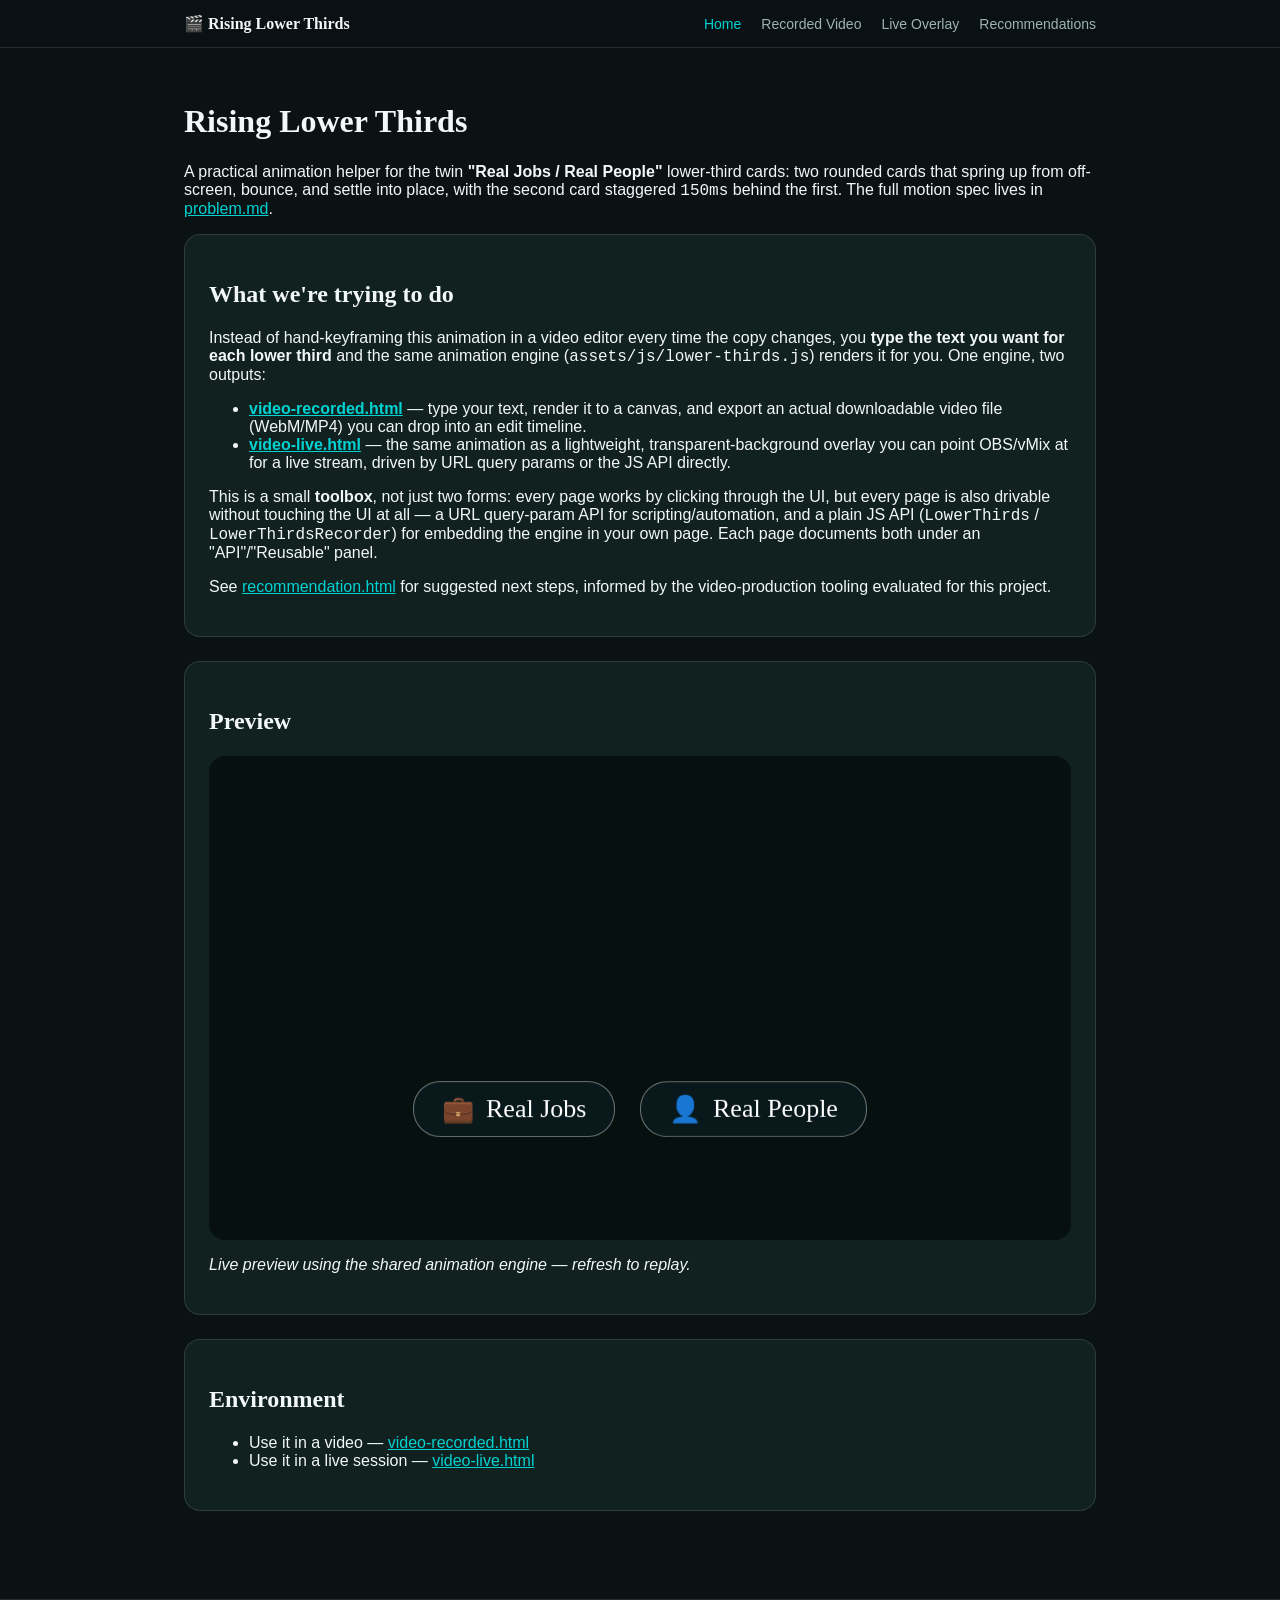
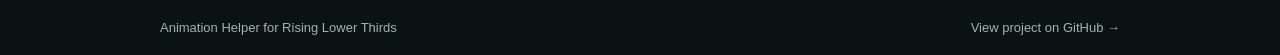
==== index.html @ bf097b8b "Add lower-thirds animation toolbox: recorded/live pages, shared engine, docs One spring-motion engin" ====
<!doctype html>
<html lang="en">
<head>
  <meta charset="utf-8">
  <meta name="viewport" content="width=device-width, initial-scale=1">
  <title>Rising Lower Thirds — Animation Helper</title>
  <link rel="icon" href="favicon.svg" type="image/svg+xml">
  <link rel="stylesheet" href="assets/css/style.css">
  <link rel="stylesheet" href="assets/css/lower-thirds.css">
</head>
<body>
  <main>
    <h1>Rising Lower Thirds</h1>
    <p>
      A practical animation helper for the twin <strong>"Real Jobs / Real People"</strong>
      lower-third cards: two rounded cards that spring up from off-screen, bounce, and
      settle into place, with the second card staggered <code>150ms</code> behind the first.
      The full motion spec lives in
      <a href="https://github.com/rifaterdemsahin/animation-rising-lower-thirds/blob/main/problem.md">problem.md</a>.
    </p>

    <div class="card-panel">
      <h2>What we're trying to do</h2>
      <p>
        Instead of hand-keyframing this animation in a video editor every time the copy
        changes, you <strong>type the text you want for each lower third</strong> and the
        same animation engine (<code>assets/js/lower-thirds.js</code>) renders it for you.
        One engine, two outputs:
      </p>
      <ul>
        <li>
          <strong><a href="video-recorded.html">video-recorded.html</a></strong> —
          type your text, render it to a canvas, and export an actual downloadable
          video file (WebM/MP4) you can drop into an edit timeline.
        </li>
        <li>
          <strong><a href="video-live.html">video-live.html</a></strong> —
          the same animation as a lightweight, transparent-background overlay you can
          point OBS/vMix at for a live stream, driven by URL query params or the JS API
          directly.
        </li>
      </ul>
      <p>
        This is a small <strong>toolbox</strong>, not just two forms: every page works
        by clicking through the UI, but every page is also drivable without touching
        the UI at all — a URL query-param API for scripting/automation, and a plain JS
        API (<code>LowerThirds</code> / <code>LowerThirdsRecorder</code>) for embedding
        the engine in your own page. Each page documents both under an
        "API"/"Reusable" panel.
      </p>
      <p>
        See <a href="recommendation.html">recommendation.html</a> for suggested next
        steps, informed by the video-production tooling evaluated for this project.
      </p>
    </div>

    <div class="card-panel">
      <h2>Preview</h2>
      <div class="lt-stage" id="preview-stage"></div>
      <p><em>Live preview using the shared animation engine — refresh to replay.</em></p>
    </div>

    <div class="card-panel">
      <h2>Environment</h2>
      <ul>
        <li>Use it in a video — <a href="video-recorded.html">video-recorded.html</a></li>
        <li>Use it in a live session — <a href="video-live.html">video-live.html</a></li>
      </ul>
    </div>
  </main>

  <script src="assets/js/lower-thirds.js"></script>
  <script>
    LowerThirds.mount(document.getElementById("preview-stage"), {
      card1: { icon: "💼", text: "Real Jobs" },
      card2: { icon: "👤", text: "Real People" },
    });
  </script>
  <script src="assets/js/nav.js"></script>
</body>
</html>
---- assets/css/style.css ----
/* Rising Lower Thirds — shared site chrome */

:root {
  --bg: #0b1214;
  --panel: #10211f;
  --card-bg: rgba(11, 27, 30, 0.85);
  --border: rgba(255, 255, 255, 0.12);
  --accent: #00d2d2;
  --text: #f2f7f7;
  --text-dim: #9fb3b2;
  --font-ui: -apple-system, BlinkMacSystemFont, "Segoe UI", Helvetica, Arial, sans-serif;
  --font-serif: Georgia, "Times New Roman", serif;
}

* {
  box-sizing: border-box;
}

body {
  margin: 0;
  background: var(--bg);
  color: var(--text);
  font-family: var(--font-ui);
  min-height: 100vh;
  display: flex;
  flex-direction: column;
}

main {
  flex: 1;
  width: 100%;
  max-width: 960px;
  margin: 0 auto;
  padding: 32px 24px 64px;
}

h1, h2, h3 {
  font-family: var(--font-serif);
  line-height: 1.25;
}

a {
  color: var(--accent);
}

code, pre {
  font-family: "SF Mono", Menlo, Consolas, monospace;
}

pre {
  background: var(--panel);
  border: 1px solid var(--border);
  border-radius: 12px;
  padding: 16px;
  overflow-x: auto;
}

.card-panel {
  background: var(--panel);
  border: 1px solid var(--border);
  border-radius: 16px;
  padding: 24px;
  margin-bottom: 24px;
}

.button {
  display: inline-block;
  background: var(--accent);
  color: #06201f;
  font-weight: 600;
  border: none;
  border-radius: 10px;
  padding: 10px 20px;
  cursor: pointer;
  font-size: 15px;
}

.button:disabled {
  opacity: 0.5;
  cursor: not-allowed;
}

.button.secondary {
  background: transparent;
  color: var(--text);
  border: 1px solid var(--border);
}

label {
  display: block;
  font-size: 13px;
  color: var(--text-dim);
  margin-bottom: 4px;
}

input[type="text"] {
  width: 100%;
  background: var(--bg);
  border: 1px solid var(--border);
  color: var(--text);
  border-radius: 8px;
  padding: 10px 12px;
  font-size: 14px;
  margin-bottom: 14px;
}

.field-row {
  display: grid;
  grid-template-columns: 90px 1fr;
  gap: 12px;
}

/* Shared top navigation, injected by assets/js/nav.js */
.site-nav {
  border-bottom: 1px solid var(--border);
  background: rgba(11, 18, 20, 0.9);
  backdrop-filter: blur(6px);
  position: sticky;
  top: 0;
  z-index: 10;
}

.site-nav-inner {
  max-width: 960px;
  margin: 0 auto;
  padding: 14px 24px;
  display: flex;
  align-items: center;
  justify-content: space-between;
  flex-wrap: wrap;
  gap: 12px;
}

.site-brand {
  font-family: var(--font-serif);
  font-weight: 600;
  text-decoration: none;
  color: var(--text);
  font-size: 16px;
}

.site-links {
  display: flex;
  gap: 20px;
  flex-wrap: wrap;
}

.site-links a {
  text-decoration: none;
  color: var(--text-dim);
  font-size: 14px;
}

.site-links a:hover,
.site-links a.active {
  color: var(--accent);
}

/* Shared footer, injected by assets/js/nav.js */
.site-footer {
  border-top: 1px solid var(--border);
  padding: 20px 24px;
}

.site-footer-inner {
  max-width: 960px;
  margin: 0 auto;
  display: flex;
  align-items: center;
  justify-content: space-between;
  flex-wrap: wrap;
  gap: 8px;
  font-size: 13px;
  color: var(--text-dim);
}

.site-footer-inner a {
  color: var(--text-dim);
  text-decoration: none;
}

.site-footer-inner a:hover {
  color: var(--accent);
}
---- assets/css/lower-thirds.css ----
/* Rising Lower Thirds — card visuals (DOM/CSS renderer, per problem.md spec) */

.lt-stage {
  position: relative;
  width: 100%;
  aspect-ratio: 16 / 9;
  border-radius: 16px;
  overflow: hidden;
  background: #06100f;
  display: flex;
  align-items: flex-end;
  justify-content: center;
  padding-bottom: 12%;
}

.lt-stage.lt-transparent {
  background: repeating-conic-gradient(#0f1a1a 0% 25%, #0b1414 0% 50%) 50% / 24px 24px;
}

.lt-wrap {
  display: flex;
  align-items: center;
  gap: 24px;
}

.lt-card {
  display: inline-flex;
  align-items: center;
  gap: 12px;
  background: rgba(11, 27, 30, 0.85);
  border: 1px solid rgba(255, 255, 255, 0.4);
  border-radius: 27px;
  padding: 14px 28px;
  white-space: nowrap;
  transform: translateY(120px);
  opacity: 0;
  will-change: transform, opacity;
}

.lt-icon {
  color: #00d2d2;
  font-size: 26px;
  line-height: 1;
}

.lt-text {
  color: #ffffff;
  font-family: Georgia, "Times New Roman", serif;
  font-size: 26px;
  line-height: 1;
}
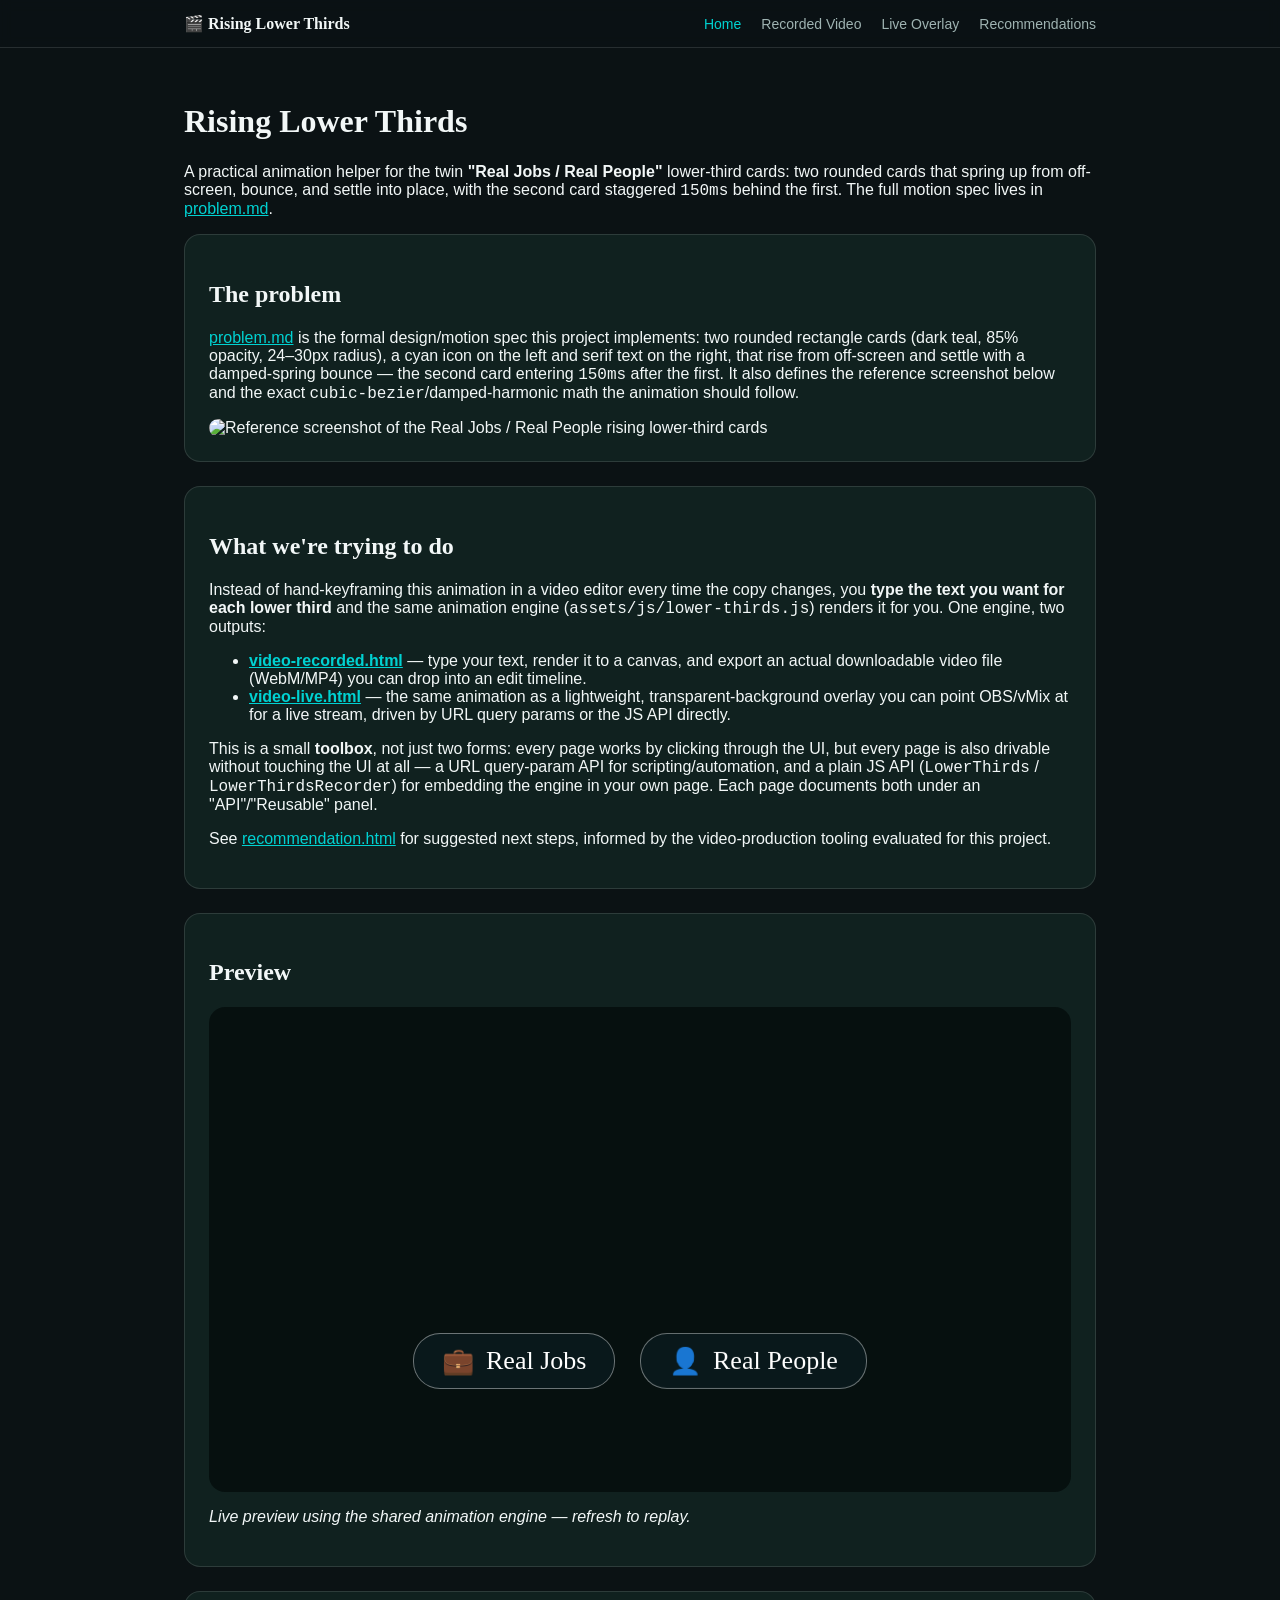
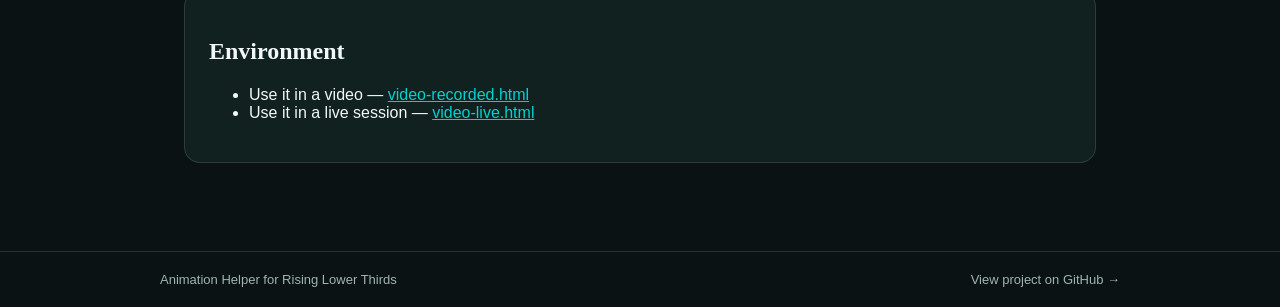
==== commit 41458195: "Link the live GitHub Pages site and add a problem/reference section to index.html README now points " ====
--- a/index.html
+++ b/index.html
@@ -18,6 +18,24 @@
       The full motion spec lives in
       <a href="https://github.com/rifaterdemsahin/animation-rising-lower-thirds/blob/main/problem.md">problem.md</a>.
     </p>
+
+    <div class="card-panel">
+      <h2>The problem</h2>
+      <p>
+        <a href="https://github.com/rifaterdemsahin/animation-rising-lower-thirds/blob/main/problem.md">problem.md</a>
+        is the formal design/motion spec this project implements: two rounded
+        rectangle cards (dark teal, 85% opacity, 24–30px radius), a cyan icon on the
+        left and serif text on the right, that rise from off-screen and settle with
+        a damped-spring bounce — the second card entering <code>150ms</code> after
+        the first. It also defines the reference screenshot below and the exact
+        <code>cubic-bezier</code>/damped-harmonic math the animation should follow.
+      </p>
+      <img
+        src="https://github.com/user-attachments/assets/0b98495e-be5e-4197-8776-7fbd0bb17615"
+        alt="Reference screenshot of the Real Jobs / Real People rising lower-third cards"
+        style="max-width: 100%; border-radius: 12px; display: block;"
+      >
+    </div>
 
     <div class="card-panel">
       <h2>What we're trying to do</h2>
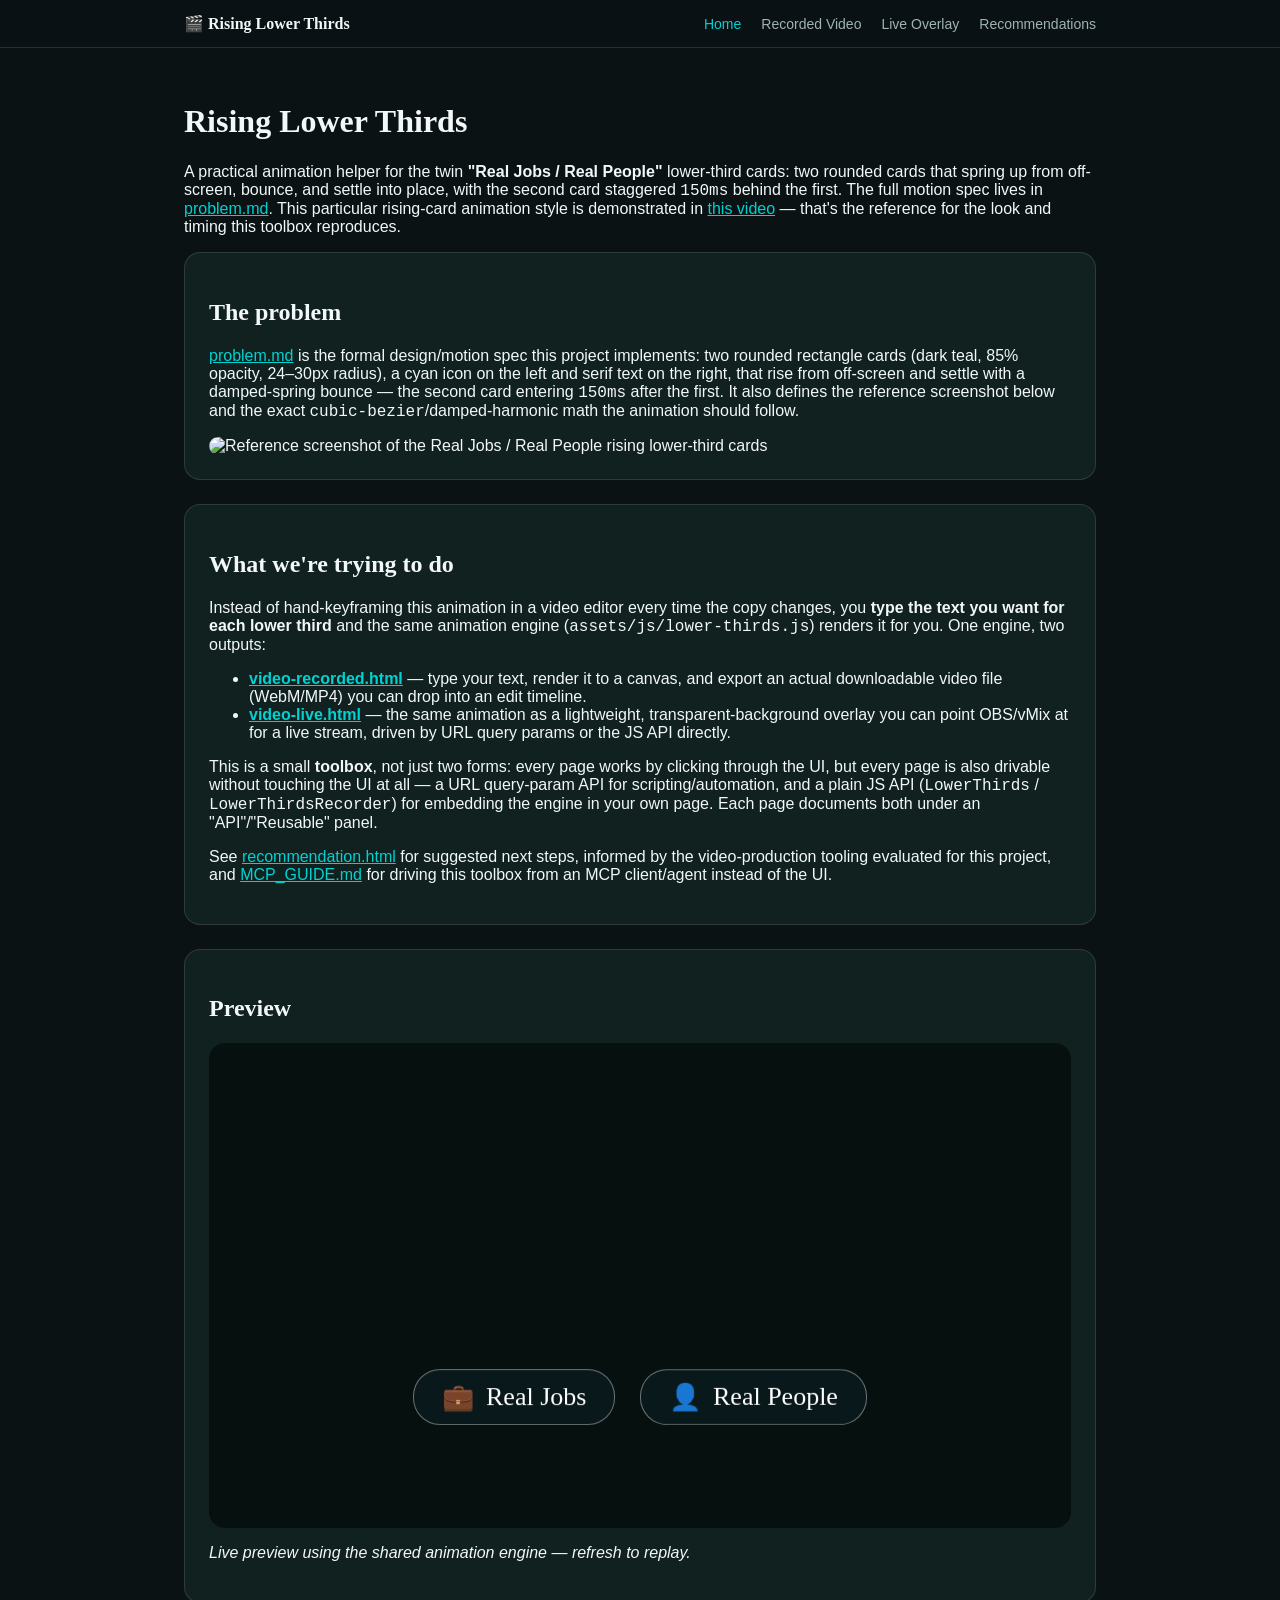
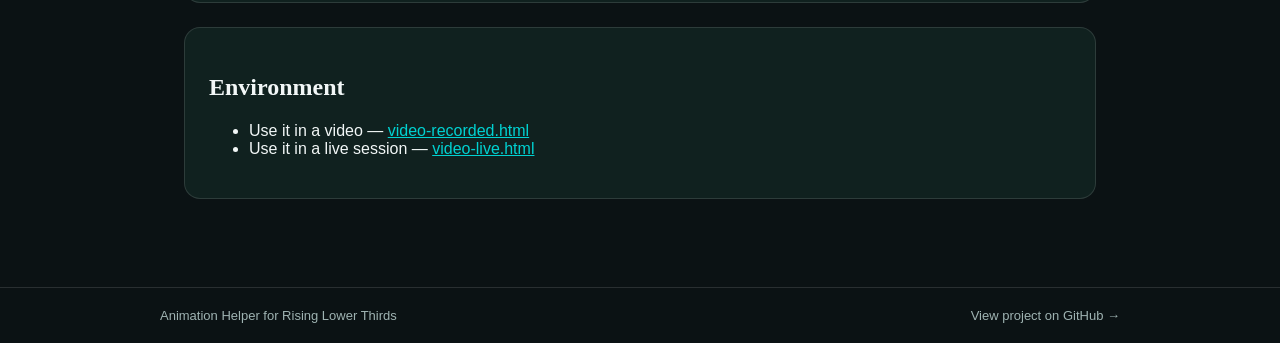
==== commit b6f00b48: "Add MCP guide and link the reference animation video from index.html MCP_GUIDE.md documents how to d" ====
--- a/index.html
+++ b/index.html
@@ -17,6 +17,9 @@
       settle into place, with the second card staggered <code>150ms</code> behind the first.
       The full motion spec lives in
       <a href="https://github.com/rifaterdemsahin/animation-rising-lower-thirds/blob/main/problem.md">problem.md</a>.
+      This particular rising-card animation style is demonstrated in
+      <a href="https://youtu.be/jcrLdUPHQZQ?t=60" target="_blank" rel="noopener">this video</a> —
+      that's the reference for the look and timing this toolbox reproduces.
     </p>
 
     <div class="card-panel">
@@ -68,7 +71,9 @@
       </p>
       <p>
         See <a href="recommendation.html">recommendation.html</a> for suggested next
-        steps, informed by the video-production tooling evaluated for this project.
+        steps, informed by the video-production tooling evaluated for this project, and
+        <a href="https://github.com/rifaterdemsahin/animation-rising-lower-thirds/blob/main/MCP_GUIDE.md">MCP_GUIDE.md</a>
+        for driving this toolbox from an MCP client/agent instead of the UI.
       </p>
     </div>
 
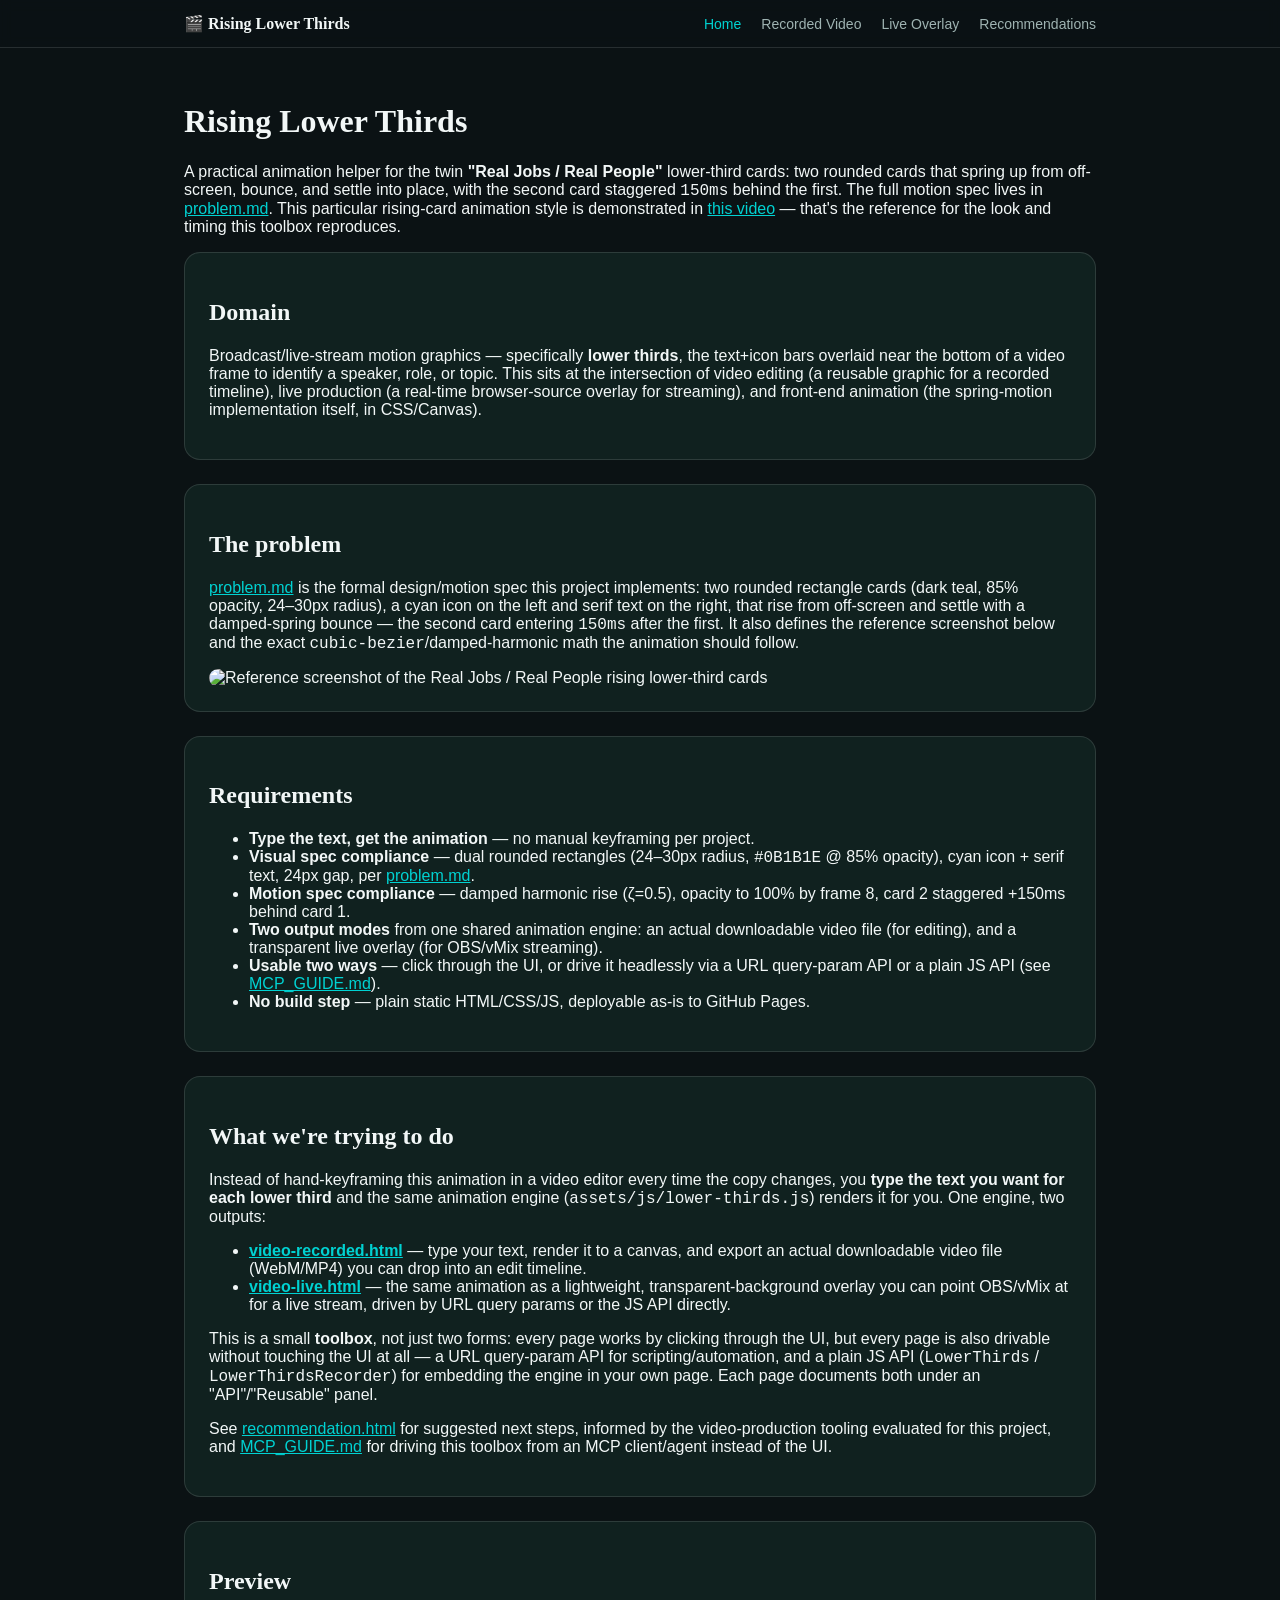
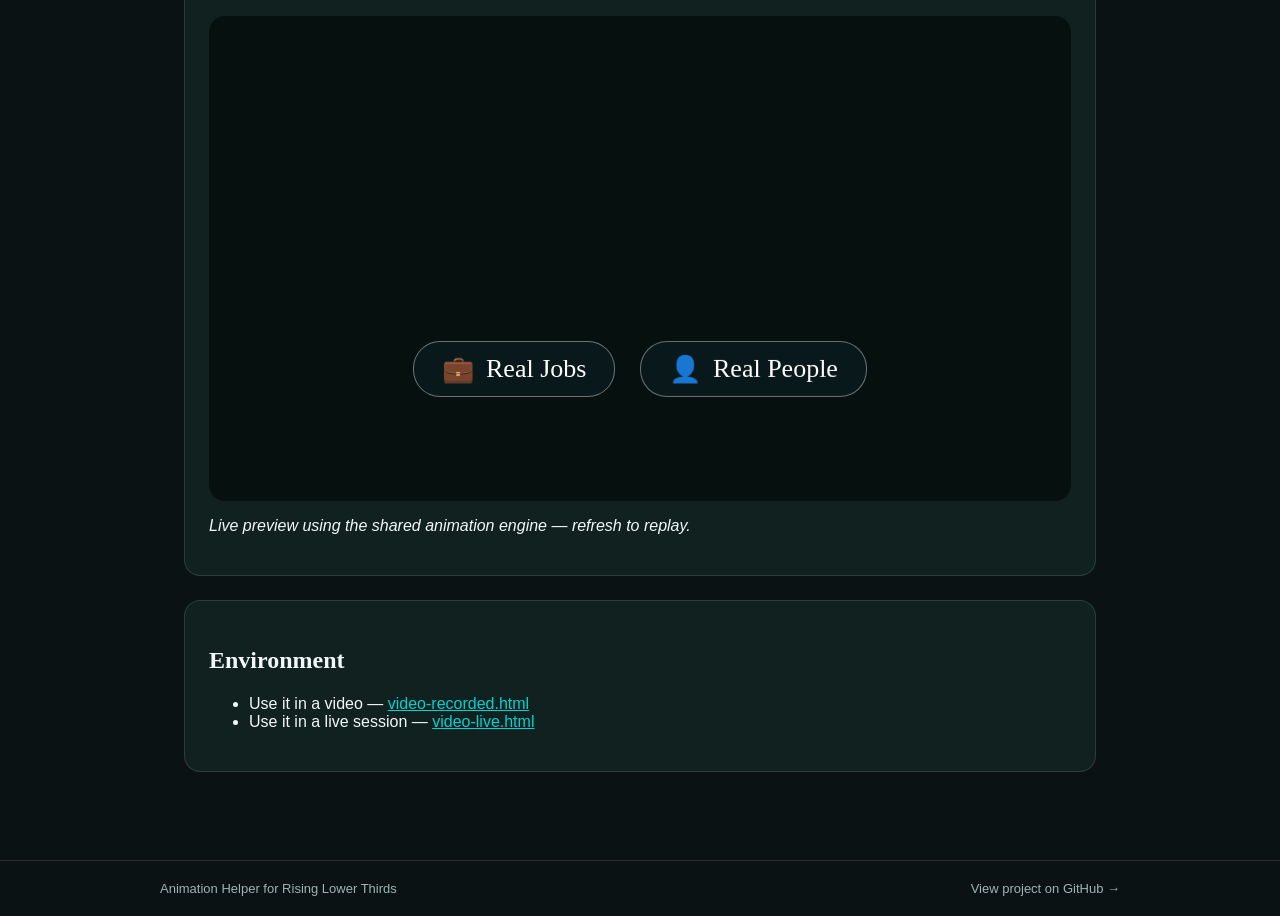
==== commit e1cd9933: "Add Domain/Problem/Requirements sections to README and index.html Makes the project's scope explicit" ====
--- a/index.html
+++ b/index.html
@@ -23,6 +23,19 @@
     </p>
 
     <div class="card-panel">
+      <h2>Domain</h2>
+      <p>
+        Broadcast/live-stream motion graphics — specifically <strong>lower
+        thirds</strong>, the text+icon bars overlaid near the bottom of a
+        video frame to identify a speaker, role, or topic. This sits at the
+        intersection of video editing (a reusable graphic for a recorded
+        timeline), live production (a real-time browser-source overlay for
+        streaming), and front-end animation (the spring-motion implementation
+        itself, in CSS/Canvas).
+      </p>
+    </div>
+
+    <div class="card-panel">
       <h2>The problem</h2>
       <p>
         <a href="https://github.com/rifaterdemsahin/animation-rising-lower-thirds/blob/main/problem.md">problem.md</a>
@@ -38,6 +51,33 @@
         alt="Reference screenshot of the Real Jobs / Real People rising lower-third cards"
         style="max-width: 100%; border-radius: 12px; display: block;"
       >
+    </div>
+
+    <div class="card-panel">
+      <h2>Requirements</h2>
+      <ul>
+        <li><strong>Type the text, get the animation</strong> — no manual keyframing per project.</li>
+        <li>
+          <strong>Visual spec compliance</strong> — dual rounded rectangles (24–30px radius,
+          <code>#0B1B1E</code> @ 85% opacity), cyan icon + serif text, 24px gap, per
+          <a href="https://github.com/rifaterdemsahin/animation-rising-lower-thirds/blob/main/problem.md">problem.md</a>.
+        </li>
+        <li>
+          <strong>Motion spec compliance</strong> — damped harmonic rise (ζ=0.5), opacity to
+          100% by frame 8, card 2 staggered +150ms behind card 1.
+        </li>
+        <li>
+          <strong>Two output modes</strong> from one shared animation engine: an actual
+          downloadable video file (for editing), and a transparent live overlay (for
+          OBS/vMix streaming).
+        </li>
+        <li>
+          <strong>Usable two ways</strong> — click through the UI, or drive it headlessly via
+          a URL query-param API or a plain JS API (see
+          <a href="https://github.com/rifaterdemsahin/animation-rising-lower-thirds/blob/main/MCP_GUIDE.md">MCP_GUIDE.md</a>).
+        </li>
+        <li><strong>No build step</strong> — plain static HTML/CSS/JS, deployable as-is to GitHub Pages.</li>
+      </ul>
     </div>
 
     <div class="card-panel">
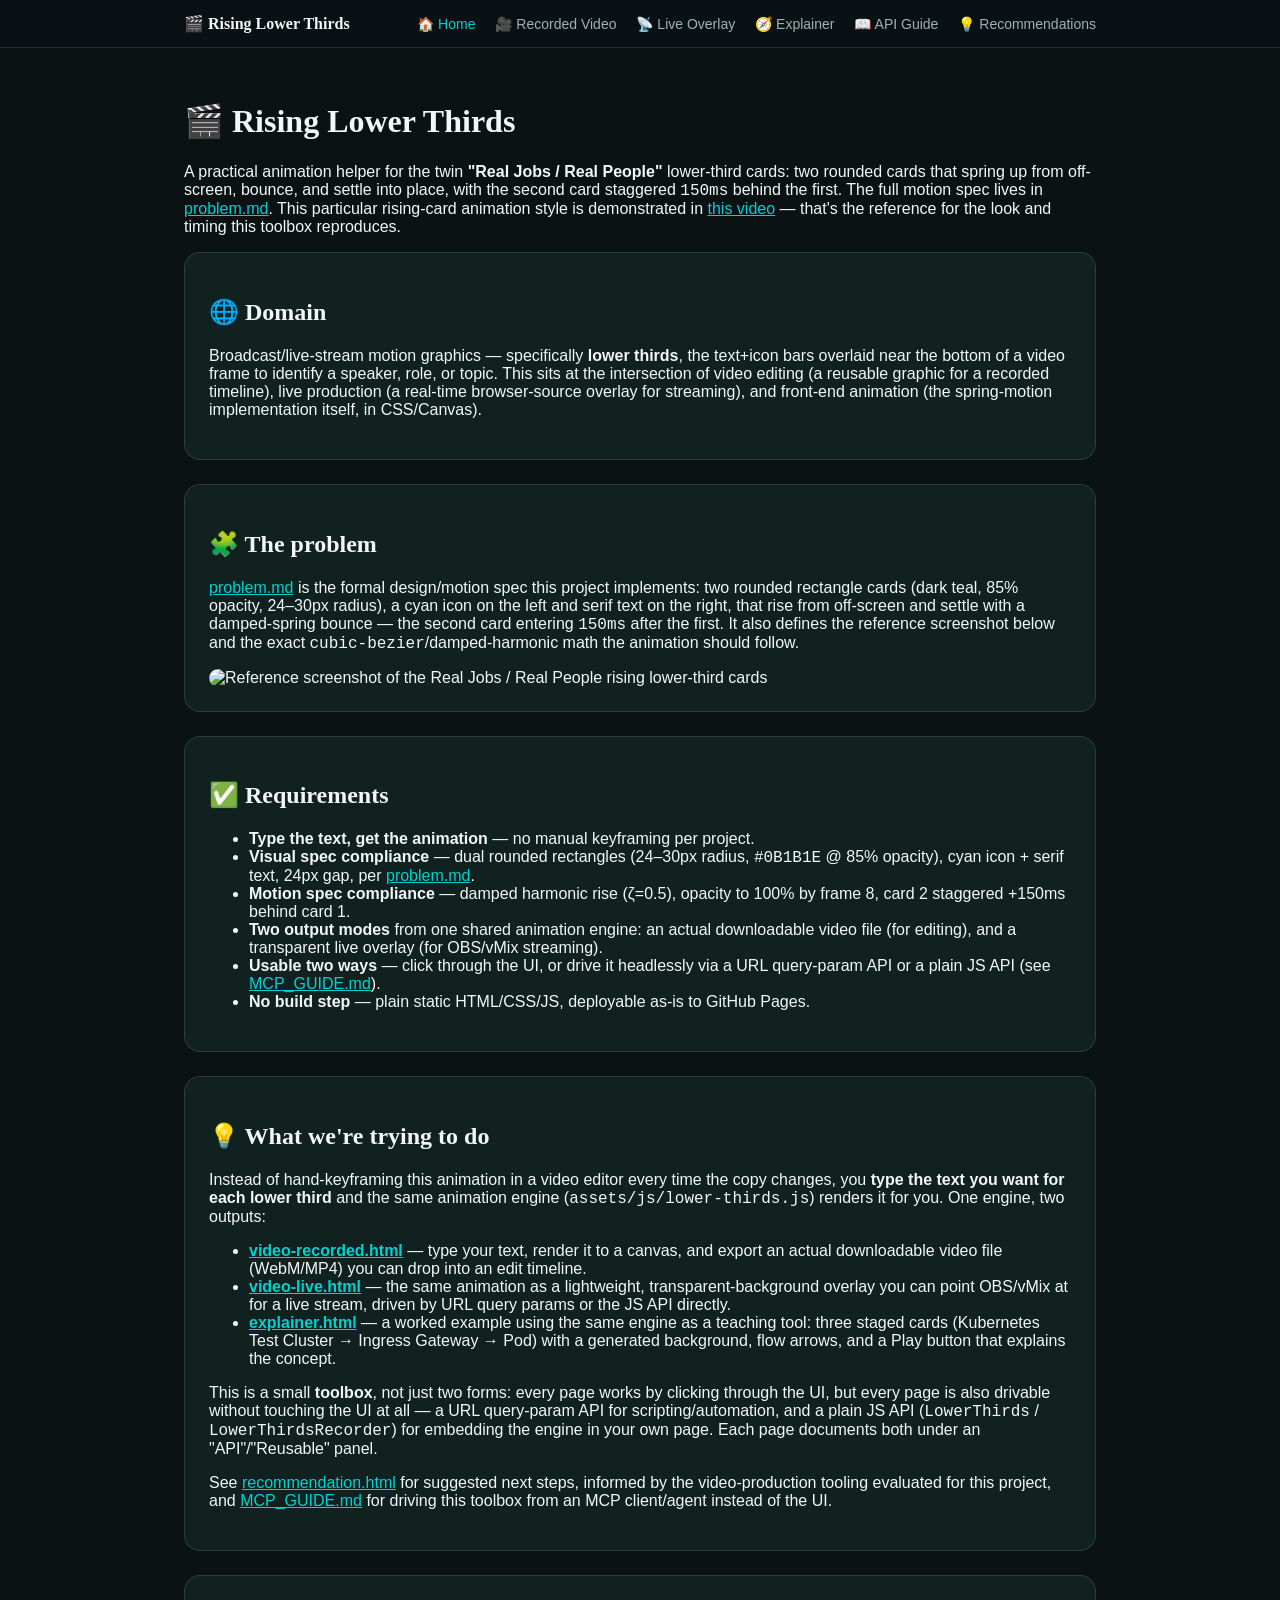
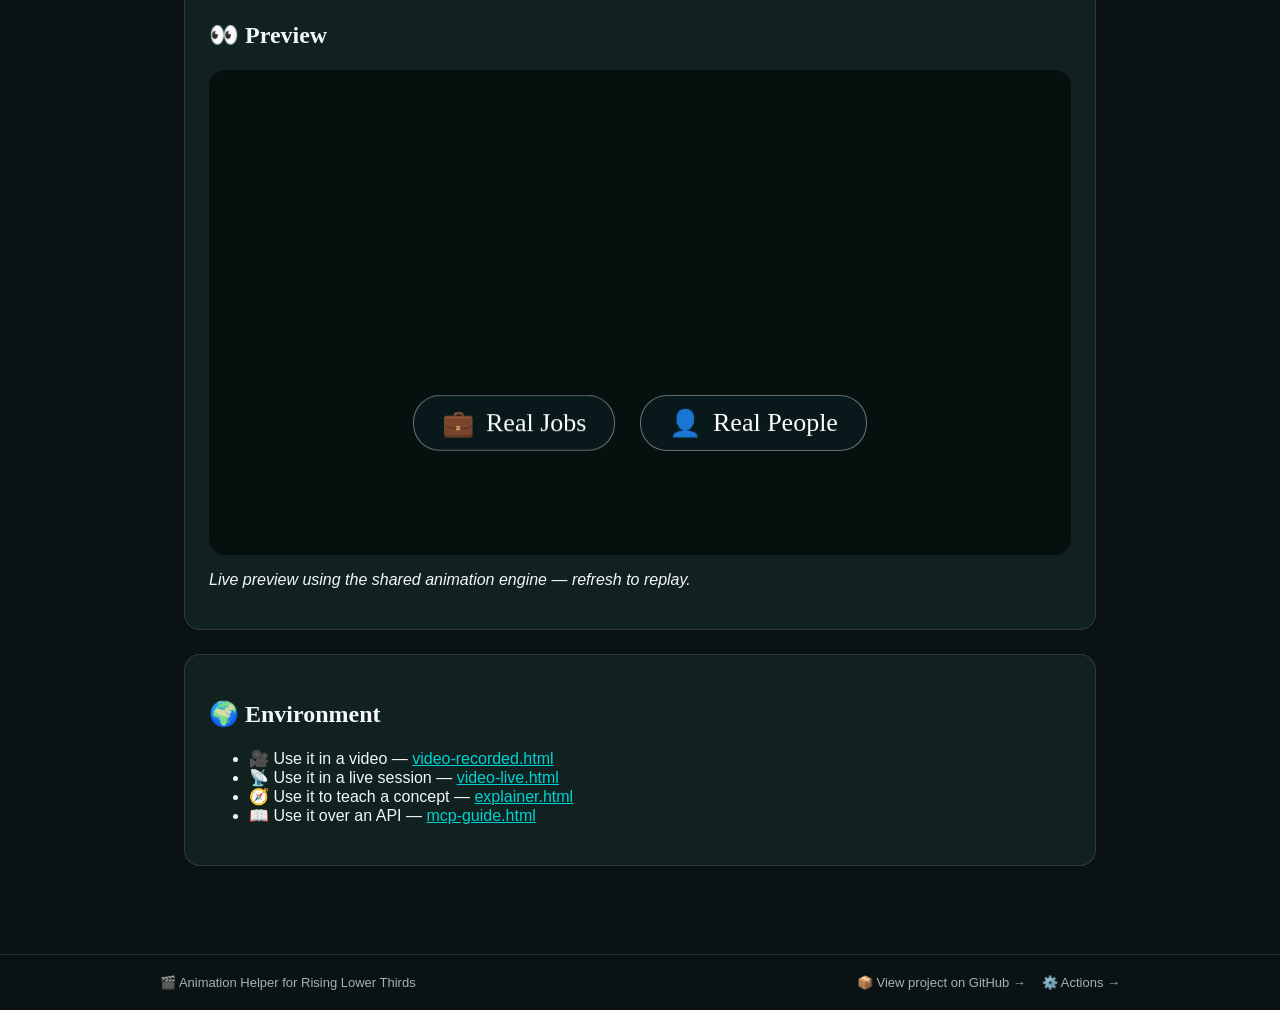
==== commit 483f90ac: "Add explainer.html, hosted Go/Fly.io API, and site-wide polish - Generalize lower-thirds.js to suppo" ====
--- a/index.html
+++ b/index.html
@@ -10,7 +10,7 @@
 </head>
 <body>
   <main>
-    <h1>Rising Lower Thirds</h1>
+    <h1>🎬 Rising Lower Thirds</h1>
     <p>
       A practical animation helper for the twin <strong>"Real Jobs / Real People"</strong>
       lower-third cards: two rounded cards that spring up from off-screen, bounce, and
@@ -23,7 +23,7 @@
     </p>
 
     <div class="card-panel">
-      <h2>Domain</h2>
+      <h2>🌐 Domain</h2>
       <p>
         Broadcast/live-stream motion graphics — specifically <strong>lower
         thirds</strong>, the text+icon bars overlaid near the bottom of a
@@ -36,7 +36,7 @@
     </div>
 
     <div class="card-panel">
-      <h2>The problem</h2>
+      <h2>🧩 The problem</h2>
       <p>
         <a href="https://github.com/rifaterdemsahin/animation-rising-lower-thirds/blob/main/problem.md">problem.md</a>
         is the formal design/motion spec this project implements: two rounded
@@ -54,7 +54,7 @@
     </div>
 
     <div class="card-panel">
-      <h2>Requirements</h2>
+      <h2>✅ Requirements</h2>
       <ul>
         <li><strong>Type the text, get the animation</strong> — no manual keyframing per project.</li>
         <li>
@@ -81,7 +81,7 @@
     </div>
 
     <div class="card-panel">
-      <h2>What we're trying to do</h2>
+      <h2>💡 What we're trying to do</h2>
       <p>
         Instead of hand-keyframing this animation in a video editor every time the copy
         changes, you <strong>type the text you want for each lower third</strong> and the
@@ -99,6 +99,12 @@
           the same animation as a lightweight, transparent-background overlay you can
           point OBS/vMix at for a live stream, driven by URL query params or the JS API
           directly.
+        </li>
+        <li>
+          <strong><a href="explainer.html">explainer.html</a></strong> —
+          a worked example using the same engine as a teaching tool: three staged
+          cards (Kubernetes Test Cluster → Ingress Gateway → Pod) with a generated
+          background, flow arrows, and a Play button that explains the concept.
         </li>
       </ul>
       <p>
@@ -118,16 +124,18 @@
     </div>
 
     <div class="card-panel">
-      <h2>Preview</h2>
+      <h2>👀 Preview</h2>
       <div class="lt-stage" id="preview-stage"></div>
       <p><em>Live preview using the shared animation engine — refresh to replay.</em></p>
     </div>
 
     <div class="card-panel">
-      <h2>Environment</h2>
+      <h2>🌍 Environment</h2>
       <ul>
-        <li>Use it in a video — <a href="video-recorded.html">video-recorded.html</a></li>
-        <li>Use it in a live session — <a href="video-live.html">video-live.html</a></li>
+        <li>🎥 Use it in a video — <a href="video-recorded.html">video-recorded.html</a></li>
+        <li>📡 Use it in a live session — <a href="video-live.html">video-live.html</a></li>
+        <li>🧭 Use it to teach a concept — <a href="explainer.html">explainer.html</a></li>
+        <li>📖 Use it over an API — <a href="mcp-guide.html">mcp-guide.html</a></li>
       </ul>
     </div>
   </main>
--- a/assets/css/style.css
+++ b/assets/css/style.css
@@ -182,3 +182,9 @@
 .site-footer-inner a:hover {
   color: var(--accent);
 }
+
+.site-footer-links {
+  display: flex;
+  gap: 16px;
+  flex-wrap: wrap;
+}
--- a/assets/css/lower-thirds.css
+++ b/assets/css/lower-thirds.css
@@ -49,3 +49,62 @@
   font-size: 26px;
   line-height: 1;
 }
+
+/* Explainer page (explainer.html) — generated background + flow arrows + captions */
+
+.lt-stage.lt-explainer-bg {
+  position: relative;
+  background-image: linear-gradient(180deg, rgba(6, 16, 15, 0.35) 0%, rgba(6, 16, 15, 0.92) 78%), url("../k8s-explainer-background.png");
+  background-size: cover;
+  background-position: center;
+}
+
+.lt-arrows {
+  position: absolute;
+  inset: 0;
+  width: 100%;
+  height: 100%;
+  pointer-events: none;
+}
+
+.lt-arrow {
+  stroke: #00d2d2;
+  stroke-width: 3;
+  opacity: 0;
+  transition: opacity 0.5s ease;
+}
+
+.lt-caption-list {
+  display: flex;
+  flex-direction: column;
+  gap: 14px;
+  margin: 20px 0 0;
+  padding: 0;
+  list-style: none;
+}
+
+.lt-caption {
+  display: flex;
+  gap: 12px;
+  align-items: baseline;
+  opacity: 0;
+  transform: translateY(8px);
+  transition: opacity 0.5s ease, transform 0.5s ease;
+}
+
+.lt-caption.lt-visible {
+  opacity: 1;
+  transform: translateY(0);
+}
+
+.lt-caption-index {
+  flex: none;
+  color: #00d2d2;
+  font-family: Georgia, "Times New Roman", serif;
+  font-weight: 600;
+}
+
+.lt-caption-text {
+  color: #f2f7f7;
+  line-height: 1.5;
+}
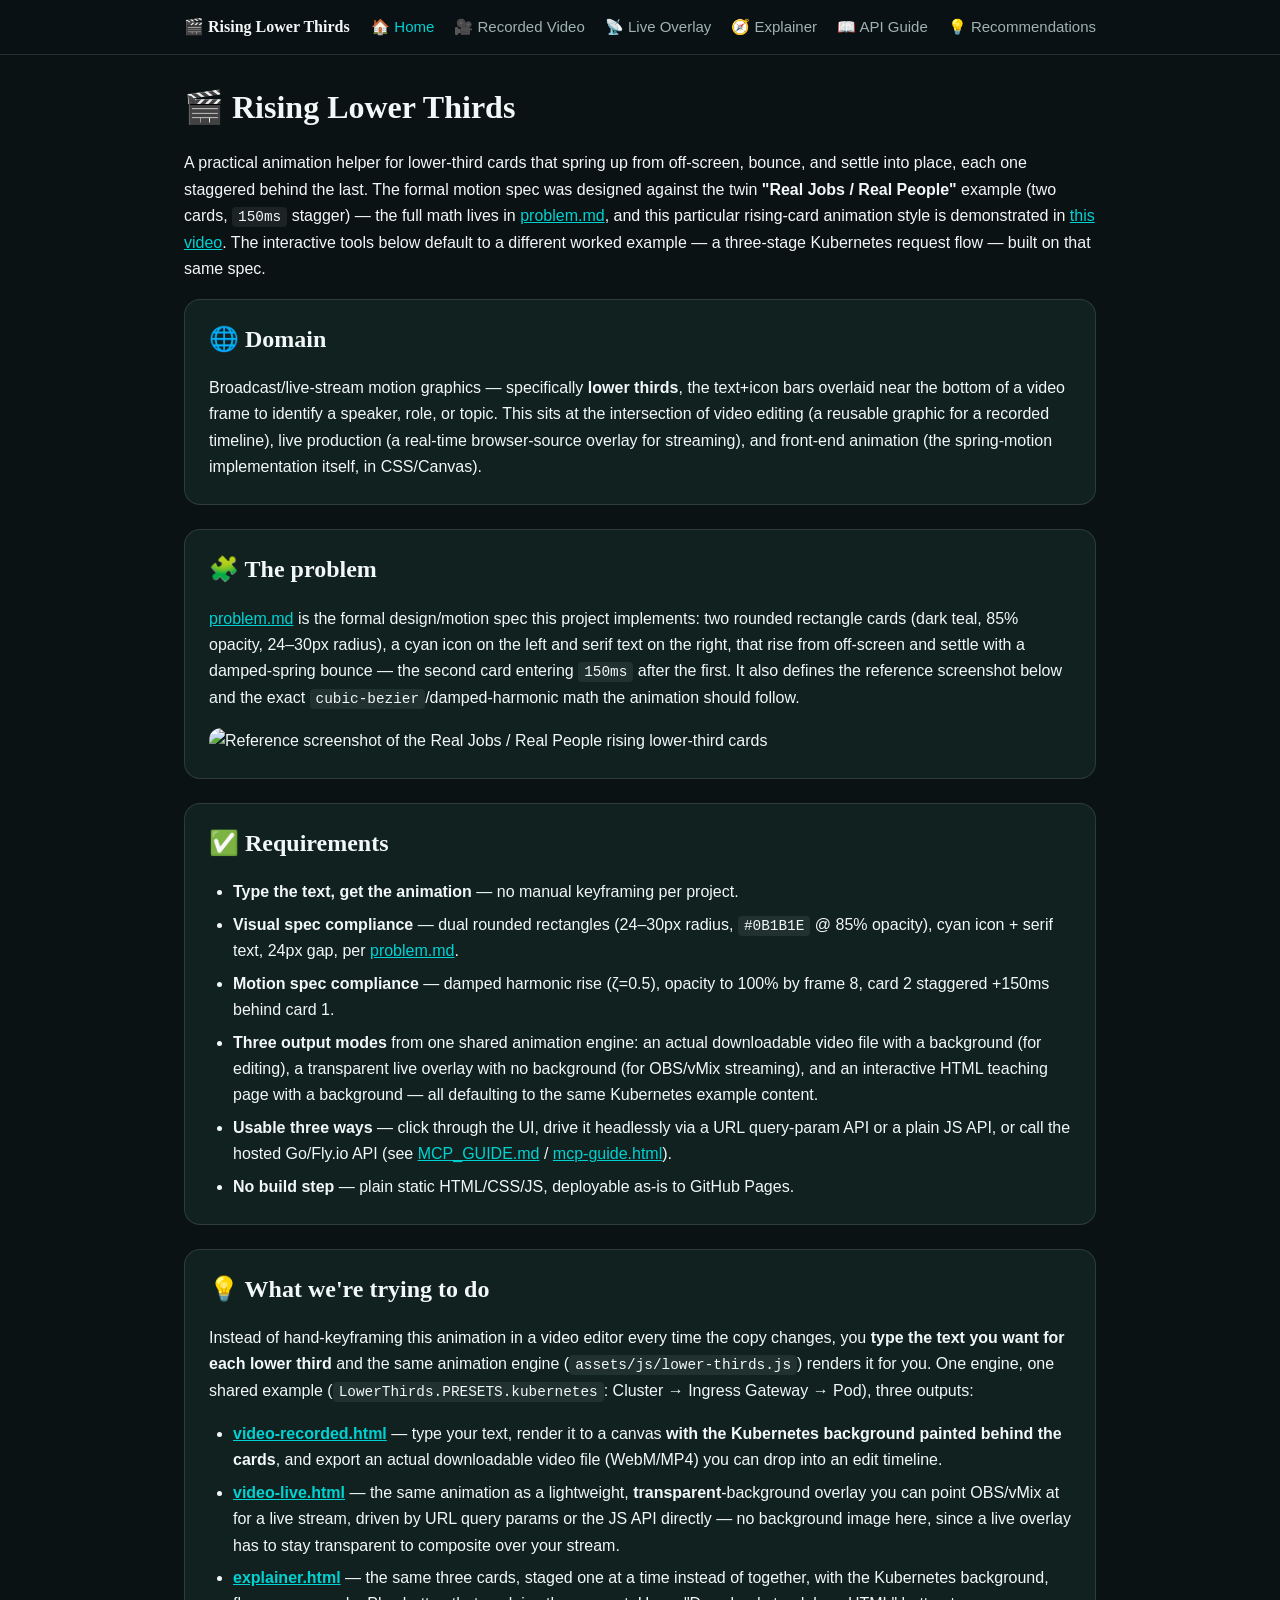
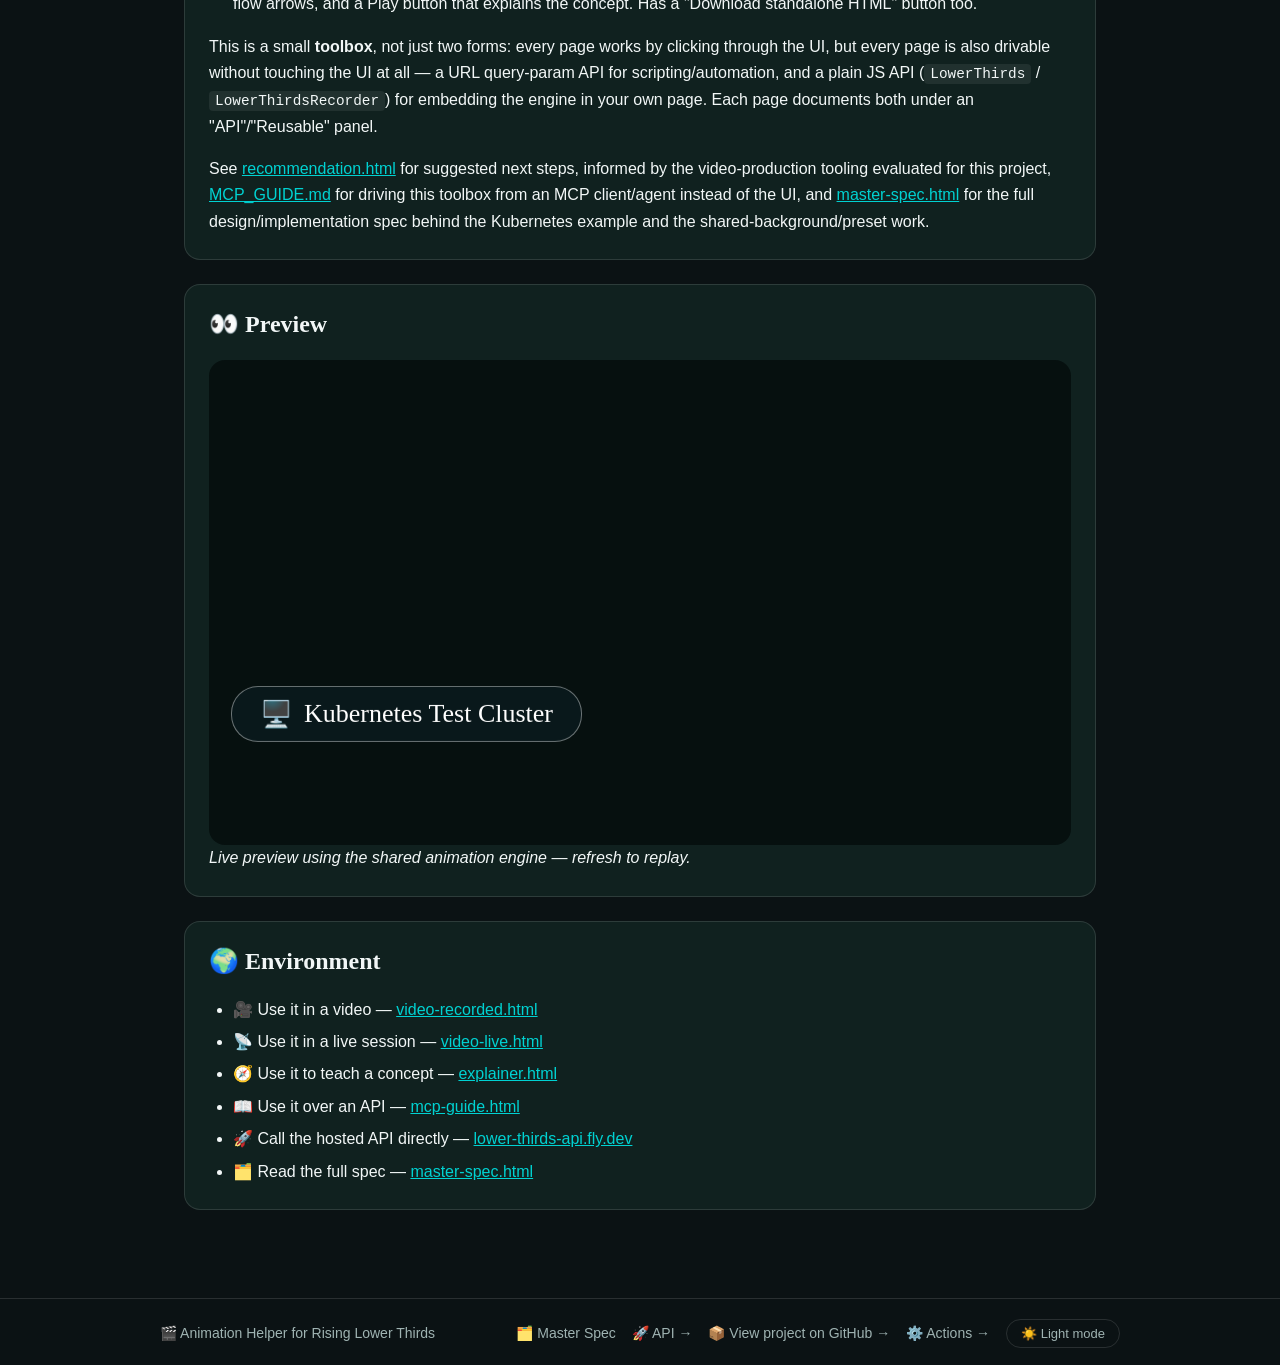
==== commit 6a0426e1: "Unify Kubernetes example across all three outputs, expand master-spec.html - Add LowerThirds.PRESETS" ====
--- a/index.html
+++ b/index.html
@@ -12,14 +12,16 @@
   <main>
     <h1>🎬 Rising Lower Thirds</h1>
     <p>
-      A practical animation helper for the twin <strong>"Real Jobs / Real People"</strong>
-      lower-third cards: two rounded cards that spring up from off-screen, bounce, and
-      settle into place, with the second card staggered <code>150ms</code> behind the first.
-      The full motion spec lives in
-      <a href="https://github.com/rifaterdemsahin/animation-rising-lower-thirds/blob/main/problem.md">problem.md</a>.
-      This particular rising-card animation style is demonstrated in
-      <a href="https://youtu.be/jcrLdUPHQZQ?t=60" target="_blank" rel="noopener">this video</a> —
-      that's the reference for the look and timing this toolbox reproduces.
+      A practical animation helper for lower-third cards that spring up from
+      off-screen, bounce, and settle into place, each one staggered behind the
+      last. The formal motion spec was designed against the twin
+      <strong>"Real Jobs / Real People"</strong> example (two cards, <code>150ms</code>
+      stagger) — the full math lives in
+      <a href="https://github.com/rifaterdemsahin/animation-rising-lower-thirds/blob/main/problem.md">problem.md</a>,
+      and this particular rising-card animation style is demonstrated in
+      <a href="https://youtu.be/jcrLdUPHQZQ?t=60" target="_blank" rel="noopener">this video</a>.
+      The interactive tools below default to a different worked example — a
+      three-stage Kubernetes request flow — built on that same spec.
     </p>
 
     <div class="card-panel">
@@ -67,14 +69,17 @@
           100% by frame 8, card 2 staggered +150ms behind card 1.
         </li>
         <li>
-          <strong>Two output modes</strong> from one shared animation engine: an actual
-          downloadable video file (for editing), and a transparent live overlay (for
-          OBS/vMix streaming).
+          <strong>Three output modes</strong> from one shared animation engine: an actual
+          downloadable video file with a background (for editing), a transparent live
+          overlay with no background (for OBS/vMix streaming), and an interactive HTML
+          teaching page with a background — all defaulting to the same Kubernetes
+          example content.
         </li>
         <li>
-          <strong>Usable two ways</strong> — click through the UI, or drive it headlessly via
-          a URL query-param API or a plain JS API (see
-          <a href="https://github.com/rifaterdemsahin/animation-rising-lower-thirds/blob/main/MCP_GUIDE.md">MCP_GUIDE.md</a>).
+          <strong>Usable three ways</strong> — click through the UI, drive it headlessly via
+          a URL query-param API or a plain JS API, or call the hosted Go/Fly.io API (see
+          <a href="https://github.com/rifaterdemsahin/animation-rising-lower-thirds/blob/main/MCP_GUIDE.md">MCP_GUIDE.md</a>
+          / <a href="mcp-guide.html">mcp-guide.html</a>).
         </li>
         <li><strong>No build step</strong> — plain static HTML/CSS/JS, deployable as-is to GitHub Pages.</li>
       </ul>
@@ -86,25 +91,28 @@
         Instead of hand-keyframing this animation in a video editor every time the copy
         changes, you <strong>type the text you want for each lower third</strong> and the
         same animation engine (<code>assets/js/lower-thirds.js</code>) renders it for you.
-        One engine, two outputs:
+        One engine, one shared example (<code>LowerThirds.PRESETS.kubernetes</code>:
+        Cluster → Ingress Gateway → Pod), three outputs:
       </p>
       <ul>
         <li>
           <strong><a href="video-recorded.html">video-recorded.html</a></strong> —
-          type your text, render it to a canvas, and export an actual downloadable
+          type your text, render it to a canvas <strong>with the Kubernetes background
+          painted behind the cards</strong>, and export an actual downloadable
           video file (WebM/MP4) you can drop into an edit timeline.
         </li>
         <li>
           <strong><a href="video-live.html">video-live.html</a></strong> —
-          the same animation as a lightweight, transparent-background overlay you can
-          point OBS/vMix at for a live stream, driven by URL query params or the JS API
-          directly.
+          the same animation as a lightweight, <strong>transparent</strong>-background
+          overlay you can point OBS/vMix at for a live stream, driven by URL query
+          params or the JS API directly — no background image here, since a live
+          overlay has to stay transparent to composite over your stream.
         </li>
         <li>
           <strong><a href="explainer.html">explainer.html</a></strong> —
-          a worked example using the same engine as a teaching tool: three staged
-          cards (Kubernetes Test Cluster → Ingress Gateway → Pod) with a generated
-          background, flow arrows, and a Play button that explains the concept.
+          the same three cards, staged one at a time instead of together, with the
+          Kubernetes background, flow arrows, and a Play button that explains the
+          concept. Has a "Download standalone HTML" button too.
         </li>
       </ul>
       <p>
@@ -117,9 +125,11 @@
       </p>
       <p>
         See <a href="recommendation.html">recommendation.html</a> for suggested next
-        steps, informed by the video-production tooling evaluated for this project, and
+        steps, informed by the video-production tooling evaluated for this project,
         <a href="https://github.com/rifaterdemsahin/animation-rising-lower-thirds/blob/main/MCP_GUIDE.md">MCP_GUIDE.md</a>
-        for driving this toolbox from an MCP client/agent instead of the UI.
+        for driving this toolbox from an MCP client/agent instead of the UI, and
+        <a href="master-spec.html">master-spec.html</a> for the full design/implementation
+        spec behind the Kubernetes example and the shared-background/preset work.
       </p>
     </div>
 
@@ -136,16 +146,15 @@
         <li>📡 Use it in a live session — <a href="video-live.html">video-live.html</a></li>
         <li>🧭 Use it to teach a concept — <a href="explainer.html">explainer.html</a></li>
         <li>📖 Use it over an API — <a href="mcp-guide.html">mcp-guide.html</a></li>
+        <li>🚀 Call the hosted API directly — <a href="https://lower-thirds-api.fly.dev" target="_blank" rel="noopener">lower-thirds-api.fly.dev</a></li>
+        <li>🗂️ Read the full spec — <a href="master-spec.html">master-spec.html</a></li>
       </ul>
     </div>
   </main>
 
   <script src="assets/js/lower-thirds.js"></script>
   <script>
-    LowerThirds.mount(document.getElementById("preview-stage"), {
-      card1: { icon: "💼", text: "Real Jobs" },
-      card2: { icon: "👤", text: "Real People" },
-    });
+    LowerThirds.mount(document.getElementById("preview-stage"), LowerThirds.PRESETS.kubernetes);
   </script>
   <script src="assets/js/nav.js"></script>
 </body>
--- a/assets/css/style.css
+++ b/assets/css/style.css
@@ -6,10 +6,27 @@
   --card-bg: rgba(11, 27, 30, 0.85);
   --border: rgba(255, 255, 255, 0.12);
   --accent: #00d2d2;
+  --accent-contrast: #06201f;
   --text: #f2f7f7;
   --text-dim: #9fb3b2;
+  --nav-bg: rgba(11, 18, 20, 0.9);
   --font-ui: -apple-system, BlinkMacSystemFont, "Segoe UI", Helvetica, Arial, sans-serif;
   --font-serif: Georgia, "Times New Roman", serif;
+}
+
+/* Light mode — toggled via the footer button (assets/js/nav.js), persisted
+   in localStorage. Only site chrome changes; the lower-thirds card visuals
+   (.lt-card etc.) stay fixed to problem.md's spec regardless of theme. */
+:root[data-theme="light"] {
+  --bg: #f4f7f7;
+  --panel: #ffffff;
+  --card-bg: rgba(255, 255, 255, 0.92);
+  --border: rgba(11, 27, 30, 0.14);
+  --accent: #057a7a;
+  --accent-contrast: #ffffff;
+  --text: #10211f;
+  --text-dim: #4a5d5b;
+  --nav-bg: rgba(255, 255, 255, 0.85);
 }
 
 * {
@@ -21,9 +38,15 @@
   background: var(--bg);
   color: var(--text);
   font-family: var(--font-ui);
+  font-size: 16px;
+  line-height: 1.65;
+  -webkit-font-smoothing: antialiased;
+  text-rendering: optimizeLegibility;
   min-height: 100vh;
   display: flex;
   flex-direction: column;
+  transition: background-color 0.2s ease, color 0.2s ease;
+  overflow-wrap: break-word;
 }
 
 main {
@@ -34,9 +57,39 @@
   padding: 32px 24px 64px;
 }
 
+p, ul, ol {
+  margin: 0 0 16px;
+}
+
+ul, ol {
+  padding-left: 24px;
+}
+
+li {
+  margin-bottom: 6px;
+}
+
+li:last-child {
+  margin-bottom: 0;
+}
+
+li > ul, li > ol {
+  margin-top: 6px;
+  margin-bottom: 0;
+}
+
 h1, h2, h3 {
   font-family: var(--font-serif);
-  line-height: 1.25;
+  line-height: 1.3;
+  margin-top: 0;
+}
+
+h1 { font-size: 2rem; }
+h2 { font-size: 1.5rem; }
+h3 { font-size: 1.2rem; }
+
+.card-panel > :last-child {
+  margin-bottom: 0;
 }
 
 a {
@@ -45,6 +98,13 @@
 
 code, pre {
   font-family: "SF Mono", Menlo, Consolas, monospace;
+  font-size: 0.9em;
+}
+
+code {
+  background: rgba(255, 255, 255, 0.07);
+  padding: 2px 6px;
+  border-radius: 4px;
 }
 
 pre {
@@ -52,7 +112,37 @@
   border: 1px solid var(--border);
   border-radius: 12px;
   padding: 16px;
+  line-height: 1.6;
   overflow-x: auto;
+}
+
+pre code {
+  background: none;
+  padding: 0;
+}
+
+/* Copy-to-clipboard button overlaid on a <pre> block (mcp-guide.html prompts) */
+.prompt-block {
+  position: relative;
+}
+
+.prompt-block pre {
+  padding-right: 100px;
+}
+
+.copy-prompt-btn {
+  position: absolute;
+  top: 10px;
+  right: 10px;
+  background: var(--accent);
+  color: var(--accent-contrast);
+  border: none;
+  border-radius: 8px;
+  padding: 6px 12px;
+  font-size: 13px;
+  font-family: inherit;
+  cursor: pointer;
+  white-space: nowrap;
 }
 
 .card-panel {
@@ -66,13 +156,13 @@
 .button {
   display: inline-block;
   background: var(--accent);
-  color: #06201f;
+  color: var(--accent-contrast);
   font-weight: 600;
   border: none;
   border-radius: 10px;
   padding: 10px 20px;
   cursor: pointer;
-  font-size: 15px;
+  font-size: 15.5px;
 }
 
 .button:disabled {
@@ -88,7 +178,7 @@
 
 label {
   display: block;
-  font-size: 13px;
+  font-size: 14px;
   color: var(--text-dim);
   margin-bottom: 4px;
 }
@@ -100,7 +190,7 @@
   color: var(--text);
   border-radius: 8px;
   padding: 10px 12px;
-  font-size: 14px;
+  font-size: 15px;
   margin-bottom: 14px;
 }
 
@@ -113,7 +203,7 @@
 /* Shared top navigation, injected by assets/js/nav.js */
 .site-nav {
   border-bottom: 1px solid var(--border);
-  background: rgba(11, 18, 20, 0.9);
+  background: var(--nav-bg);
   backdrop-filter: blur(6px);
   position: sticky;
   top: 0;
@@ -148,7 +238,7 @@
 .site-links a {
   text-decoration: none;
   color: var(--text-dim);
-  font-size: 14px;
+  font-size: 15px;
 }
 
 .site-links a:hover,
@@ -170,7 +260,7 @@
   justify-content: space-between;
   flex-wrap: wrap;
   gap: 8px;
-  font-size: 13px;
+  font-size: 14px;
   color: var(--text-dim);
 }
 
@@ -185,6 +275,109 @@
 
 .site-footer-links {
   display: flex;
+  align-items: center;
   gap: 16px;
   flex-wrap: wrap;
 }
+
+.theme-toggle {
+  background: transparent;
+  color: var(--text-dim);
+  border: 1px solid var(--border);
+  border-radius: 999px;
+  padding: 6px 14px;
+  font-size: 13px;
+  font-family: inherit;
+  cursor: pointer;
+}
+
+.theme-toggle:hover {
+  color: var(--accent);
+  border-color: var(--accent);
+}
+
+/* Basic table styling (master-spec.html) */
+table {
+  width: 100%;
+  border-collapse: collapse;
+  font-size: 15px;
+}
+
+th, td {
+  text-align: left;
+  padding: 10px 12px;
+  border-bottom: 1px solid var(--border);
+  vertical-align: top;
+  line-height: 1.5;
+}
+
+th {
+  color: var(--text-dim);
+  font-weight: 600;
+  white-space: nowrap;
+}
+
+/* Note-taker widget — fixed so it stays in view while the page scrolls,
+   with notes persisted to localStorage per-page. */
+.note-taker {
+  position: fixed;
+  right: 20px;
+  bottom: 20px;
+  z-index: 20;
+  display: flex;
+  flex-direction: column;
+  align-items: flex-end;
+  gap: 8px;
+}
+
+.note-taker-toggle {
+  background: var(--accent);
+  color: var(--accent-contrast);
+  font-weight: 600;
+  border: none;
+  border-radius: 999px;
+  padding: 10px 18px;
+  cursor: pointer;
+  font-size: 14px;
+  box-shadow: 0 4px 16px rgba(0, 0, 0, 0.4);
+}
+
+.note-taker-panel {
+  width: min(320px, calc(100vw - 40px));
+  background: var(--panel);
+  border: 1px solid var(--border);
+  border-radius: 14px;
+  padding: 14px;
+  box-shadow: 0 8px 24px rgba(0, 0, 0, 0.5);
+}
+
+.note-taker-panel textarea {
+  width: 100%;
+  min-height: 140px;
+  resize: vertical;
+  background: var(--bg);
+  border: 1px solid var(--border);
+  color: var(--text);
+  border-radius: 8px;
+  padding: 10px 12px;
+  font-size: 15px;
+  line-height: 1.5;
+  font-family: inherit;
+}
+
+.note-taker-actions {
+  display: flex;
+  align-items: center;
+  gap: 8px;
+  margin-top: 10px;
+}
+
+.note-taker-actions .button {
+  padding: 8px 14px;
+  font-size: 14px;
+}
+
+#note-taker-status {
+  font-size: 13px;
+  color: var(--text-dim);
+}
--- a/assets/css/lower-thirds.css
+++ b/assets/css/lower-thirds.css
@@ -54,9 +54,26 @@
 
 .lt-stage.lt-explainer-bg {
   position: relative;
+}
+
+/* The background sits on its own layer, separate from .lt-stage, so it can
+   animate (scale/opacity) independently of the cards it sits behind — see
+   §3.2 in MASTER_SPEC.md: the background "lands" in sync with the cards
+   rather than just being a static backdrop. */
+.lt-bg-layer {
+  position: absolute;
+  inset: 0;
   background-image: linear-gradient(180deg, rgba(6, 16, 15, 0.35) 0%, rgba(6, 16, 15, 0.92) 78%), url("../k8s-explainer-background.png");
   background-size: cover;
   background-position: center;
+  opacity: 0.28;
+  transform: scale(1.045);
+  transition: opacity 1.1s ease, transform 1.1s ease;
+}
+
+.lt-bg-layer.lt-bg-landed {
+  opacity: 1;
+  transform: scale(1);
 }
 
 .lt-arrows {
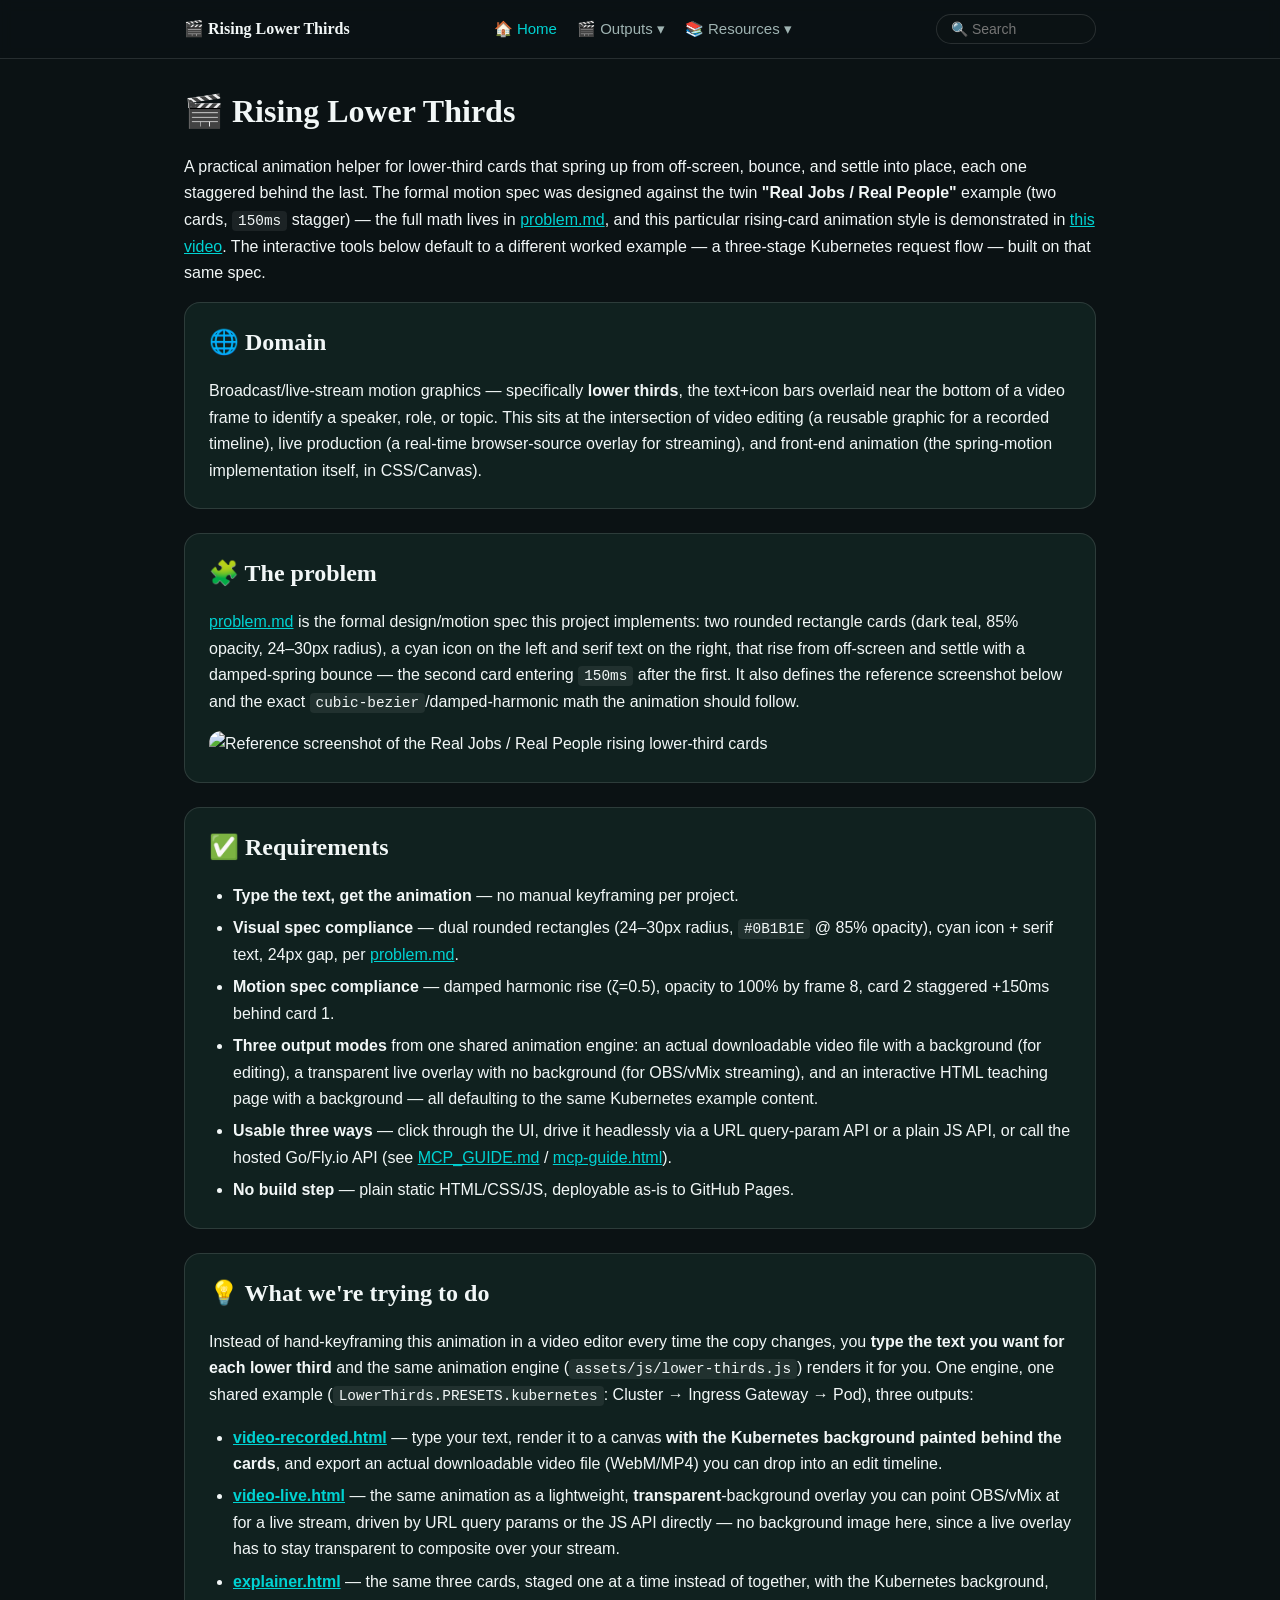
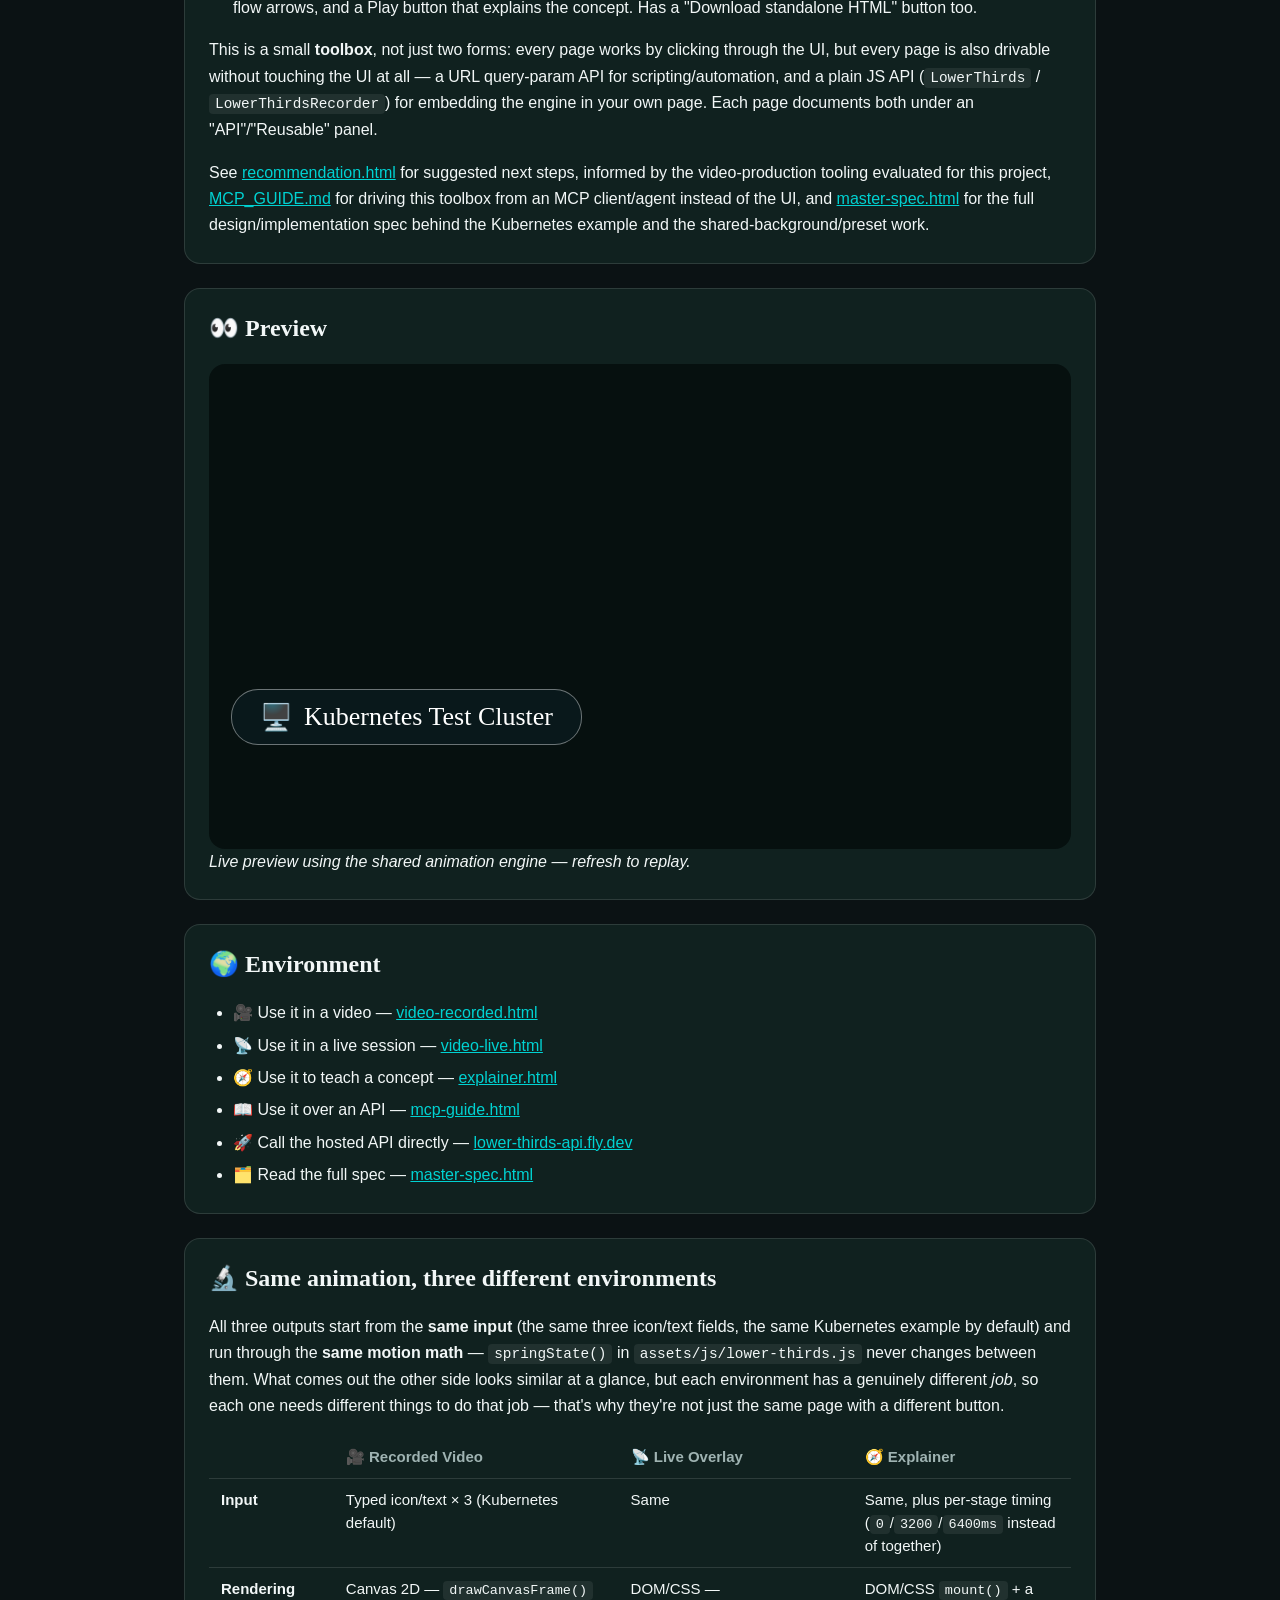
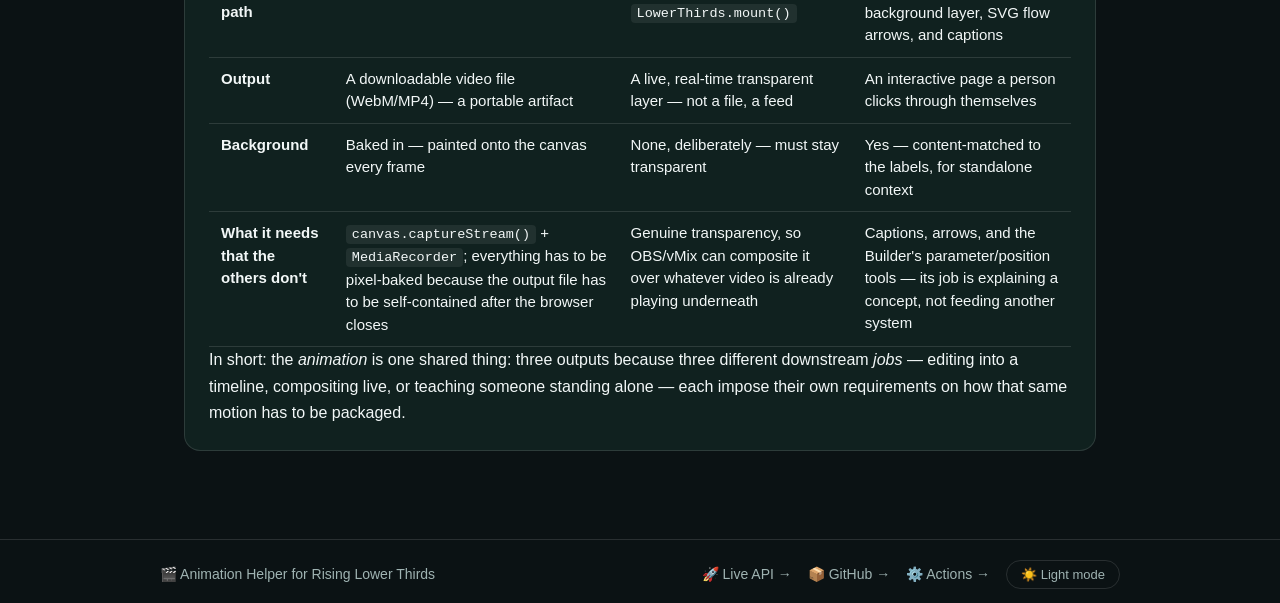
==== commit 7fc9b69c: "Add Canva guide, markdown renderer, sitemap, cost analysis, proposed solution, and a grouped nav wit" ====
--- a/index.html
+++ b/index.html
@@ -150,6 +150,66 @@
         <li>🗂️ Read the full spec — <a href="master-spec.html">master-spec.html</a></li>
       </ul>
     </div>
+
+    <div class="card-panel">
+      <h2>🔬 Same animation, three different environments</h2>
+      <p>
+        All three outputs start from the <strong>same input</strong> (the same
+        three icon/text fields, the same Kubernetes example by default) and run
+        through the <strong>same motion math</strong> —
+        <code>springState()</code> in <code>assets/js/lower-thirds.js</code>
+        never changes between them. What comes out the other side looks
+        similar at a glance, but each environment has a genuinely different
+        <em>job</em>, so each one needs different things to do that job —
+        that's why they're not just the same page with a different button.
+      </p>
+      <div style="overflow-x: auto;">
+        <table>
+          <thead>
+            <tr><th></th><th>🎥 Recorded Video</th><th>📡 Live Overlay</th><th>🧭 Explainer</th></tr>
+          </thead>
+          <tbody>
+            <tr>
+              <td><strong>Input</strong></td>
+              <td>Typed icon/text × 3 (Kubernetes default)</td>
+              <td>Same</td>
+              <td>Same, plus per-stage timing (<code>0</code>/<code>3200</code>/<code>6400ms</code> instead of together)</td>
+            </tr>
+            <tr>
+              <td><strong>Rendering path</strong></td>
+              <td>Canvas 2D — <code>drawCanvasFrame()</code></td>
+              <td>DOM/CSS — <code>LowerThirds.mount()</code></td>
+              <td>DOM/CSS <code>mount()</code> + a background layer, SVG flow arrows, and captions</td>
+            </tr>
+            <tr>
+              <td><strong>Output</strong></td>
+              <td>A downloadable video file (WebM/MP4) — a portable artifact</td>
+              <td>A live, real-time transparent layer — not a file, a feed</td>
+              <td>An interactive page a person clicks through themselves</td>
+            </tr>
+            <tr>
+              <td><strong>Background</strong></td>
+              <td>Baked in — painted onto the canvas every frame</td>
+              <td>None, deliberately — must stay transparent</td>
+              <td>Yes — content-matched to the labels, for standalone context</td>
+            </tr>
+            <tr>
+              <td><strong>What it needs that the others don't</strong></td>
+              <td><code>canvas.captureStream()</code> + <code>MediaRecorder</code>; everything has to be pixel-baked because the output file has to be self-contained after the browser closes</td>
+              <td>Genuine transparency, so OBS/vMix can composite it over whatever video is already playing underneath</td>
+              <td>Captions, arrows, and the Builder's parameter/position tools — its job is explaining a concept, not feeding another system</td>
+            </tr>
+          </tbody>
+        </table>
+      </div>
+      <p>
+        In short: the <em>animation</em> is one shared thing: three outputs
+        because three different downstream <em>jobs</em> — editing into a
+        timeline, compositing live, or teaching someone standing alone — each
+        impose their own requirements on how that same motion has to be
+        packaged.
+      </p>
+    </div>
   </main>
 
   <script src="assets/js/lower-thirds.js"></script>
--- a/assets/css/style.css
+++ b/assets/css/style.css
@@ -183,7 +183,8 @@
   margin-bottom: 4px;
 }
 
-input[type="text"] {
+input[type="text"],
+textarea {
   width: 100%;
   background: var(--bg);
   border: 1px solid var(--border);
@@ -194,10 +195,47 @@
   margin-bottom: 14px;
 }
 
+textarea {
+  font-family: inherit;
+  line-height: 1.4;
+  resize: vertical;
+  overflow-wrap: break-word;
+}
+
 .field-row {
   display: grid;
   grid-template-columns: 90px 1fr;
   gap: 12px;
+  align-items: start;
+}
+
+/* explainer.html's builder — X/Y sliders for exploring custom label placement */
+.lt-slider-row {
+  display: grid;
+  grid-template-columns: 1fr 1fr;
+  gap: 16px;
+  margin-bottom: 14px;
+}
+
+.lt-slider-row output {
+  color: var(--accent);
+  font-family: "SF Mono", Menlo, Consolas, monospace;
+}
+
+input[type="range"] {
+  width: 100%;
+  accent-color: var(--accent);
+}
+
+/* Section-level dividers (explainer.html: "Example" / "Builder") */
+.section-heading {
+  margin: 40px 0 16px;
+  padding-bottom: 8px;
+  border-bottom: 2px solid var(--border);
+}
+
+.section-heading:first-of-type {
+  margin-top: 0;
 }
 
 /* Shared top navigation, injected by assets/js/nav.js */
@@ -244,6 +282,124 @@
 .site-links a:hover,
 .site-links a.active {
   color: var(--accent);
+}
+
+/* Nav dropdown (e.g. Outputs -> Recorded Video/Live Overlay/...) — hover on
+   desktop, click toggle for touch/keyboard via the "open" class. The group
+   label itself (.nav-dropdown-label) isn't a page, just the toggle. */
+.nav-dropdown {
+  position: relative;
+  display: flex;
+  align-items: center;
+}
+
+.nav-dropdown-label {
+  background: none;
+  border: none;
+  font-family: inherit;
+  color: var(--text-dim);
+  cursor: pointer;
+  font-size: 15px;
+  padding: 0;
+}
+
+.nav-dropdown-label:hover,
+.nav-dropdown-label.active {
+  color: var(--accent);
+}
+
+.nav-dropdown-menu {
+  display: none;
+  position: absolute;
+  top: 100%;
+  left: 0;
+  margin-top: 10px;
+  background: var(--panel);
+  border: 1px solid var(--border);
+  border-radius: 10px;
+  padding: 8px;
+  min-width: 220px;
+  z-index: 20;
+  flex-direction: column;
+  gap: 2px;
+  box-shadow: 0 8px 24px rgba(0, 0, 0, 0.4);
+}
+
+.nav-dropdown:hover .nav-dropdown-menu,
+.nav-dropdown.open .nav-dropdown-menu {
+  display: flex;
+}
+
+.nav-dropdown-menu a {
+  padding: 8px 10px;
+  border-radius: 6px;
+  white-space: nowrap;
+}
+
+.nav-dropdown-menu a:hover {
+  background: var(--bg);
+}
+
+/* Nav search — title-only match over pages/docs, dropdown of results */
+.nav-search {
+  position: relative;
+}
+
+.nav-search input[type="search"] {
+  width: 160px;
+  background: var(--bg);
+  border: 1px solid var(--border);
+  color: var(--text);
+  border-radius: 999px;
+  padding: 6px 14px;
+  font-size: 14px;
+  margin-bottom: 0;
+}
+
+.nav-search input[type="search"]:focus {
+  width: 220px;
+  outline: none;
+  border-color: var(--accent);
+}
+
+.nav-search-results {
+  display: none;
+  position: absolute;
+  top: 100%;
+  right: 0;
+  margin-top: 10px;
+  background: var(--panel);
+  border: 1px solid var(--border);
+  border-radius: 10px;
+  padding: 8px;
+  min-width: 240px;
+  max-width: 320px;
+  z-index: 20;
+  flex-direction: column;
+  gap: 2px;
+  box-shadow: 0 8px 24px rgba(0, 0, 0, 0.4);
+}
+
+.nav-search-results.open {
+  display: flex;
+}
+
+.nav-search-results a {
+  padding: 8px 10px;
+  border-radius: 6px;
+  white-space: nowrap;
+  overflow: hidden;
+  text-overflow: ellipsis;
+}
+
+.nav-search-results a:hover {
+  background: var(--bg);
+}
+
+.nav-search-empty {
+  padding: 8px 10px;
+  color: var(--text-dim);
+  font-size: 14px;
 }
 
 /* Shared footer, injected by assets/js/nav.js */
--- a/assets/css/lower-thirds.css
+++ b/assets/css/lower-thirds.css
@@ -125,3 +125,45 @@
   color: #f2f7f7;
   line-height: 1.5;
 }
+
+/* Builder preview (explainer.html) — a static, non-animated mockup for
+   exploring custom label placement via the X/Y sliders. Deliberately
+   separate from .lt-stage/.lt-card's real spring-rise rendering: the
+   animated Example always keeps its normal engine-centered layout per
+   problem.md's spec, regardless of what's dragged here.
+
+   .lt-builder-preview is rendered at the background image's true native
+   size (1920x1080, matching the coordinate space the parameters table and
+   sliders use) and then uniformly scaled down via CSS transform to fit
+   .lt-builder-preview-outer's responsive width — like a viewport zoom, not
+   a percentage-based reflow. This keeps pill *position and size* both
+   proportionally correct at any screen size: percentage-positioning alone
+   would keep left/top correct but not the pills' width (fixed by their
+   26px font, per problem.md's spec, not responsive), causing them to
+   visually overlap at container widths smaller than 1920px. */
+.lt-builder-preview-outer {
+  position: relative;
+  width: 100%;
+  aspect-ratio: 16 / 9;
+  border-radius: 16px;
+  overflow: hidden;
+  margin-top: 16px;
+}
+
+.lt-builder-preview {
+  position: absolute;
+  top: 0;
+  left: 0;
+  width: 1920px;
+  height: 1080px;
+  transform-origin: top left;
+  background-image: linear-gradient(180deg, rgba(6, 16, 15, 0.35) 0%, rgba(6, 16, 15, 0.92) 78%), url("../k8s-explainer-background.png");
+  background-size: cover;
+  background-position: center;
+}
+
+.lt-card.lt-builder-pill {
+  position: absolute;
+  transform: none;
+  opacity: 1;
+}
